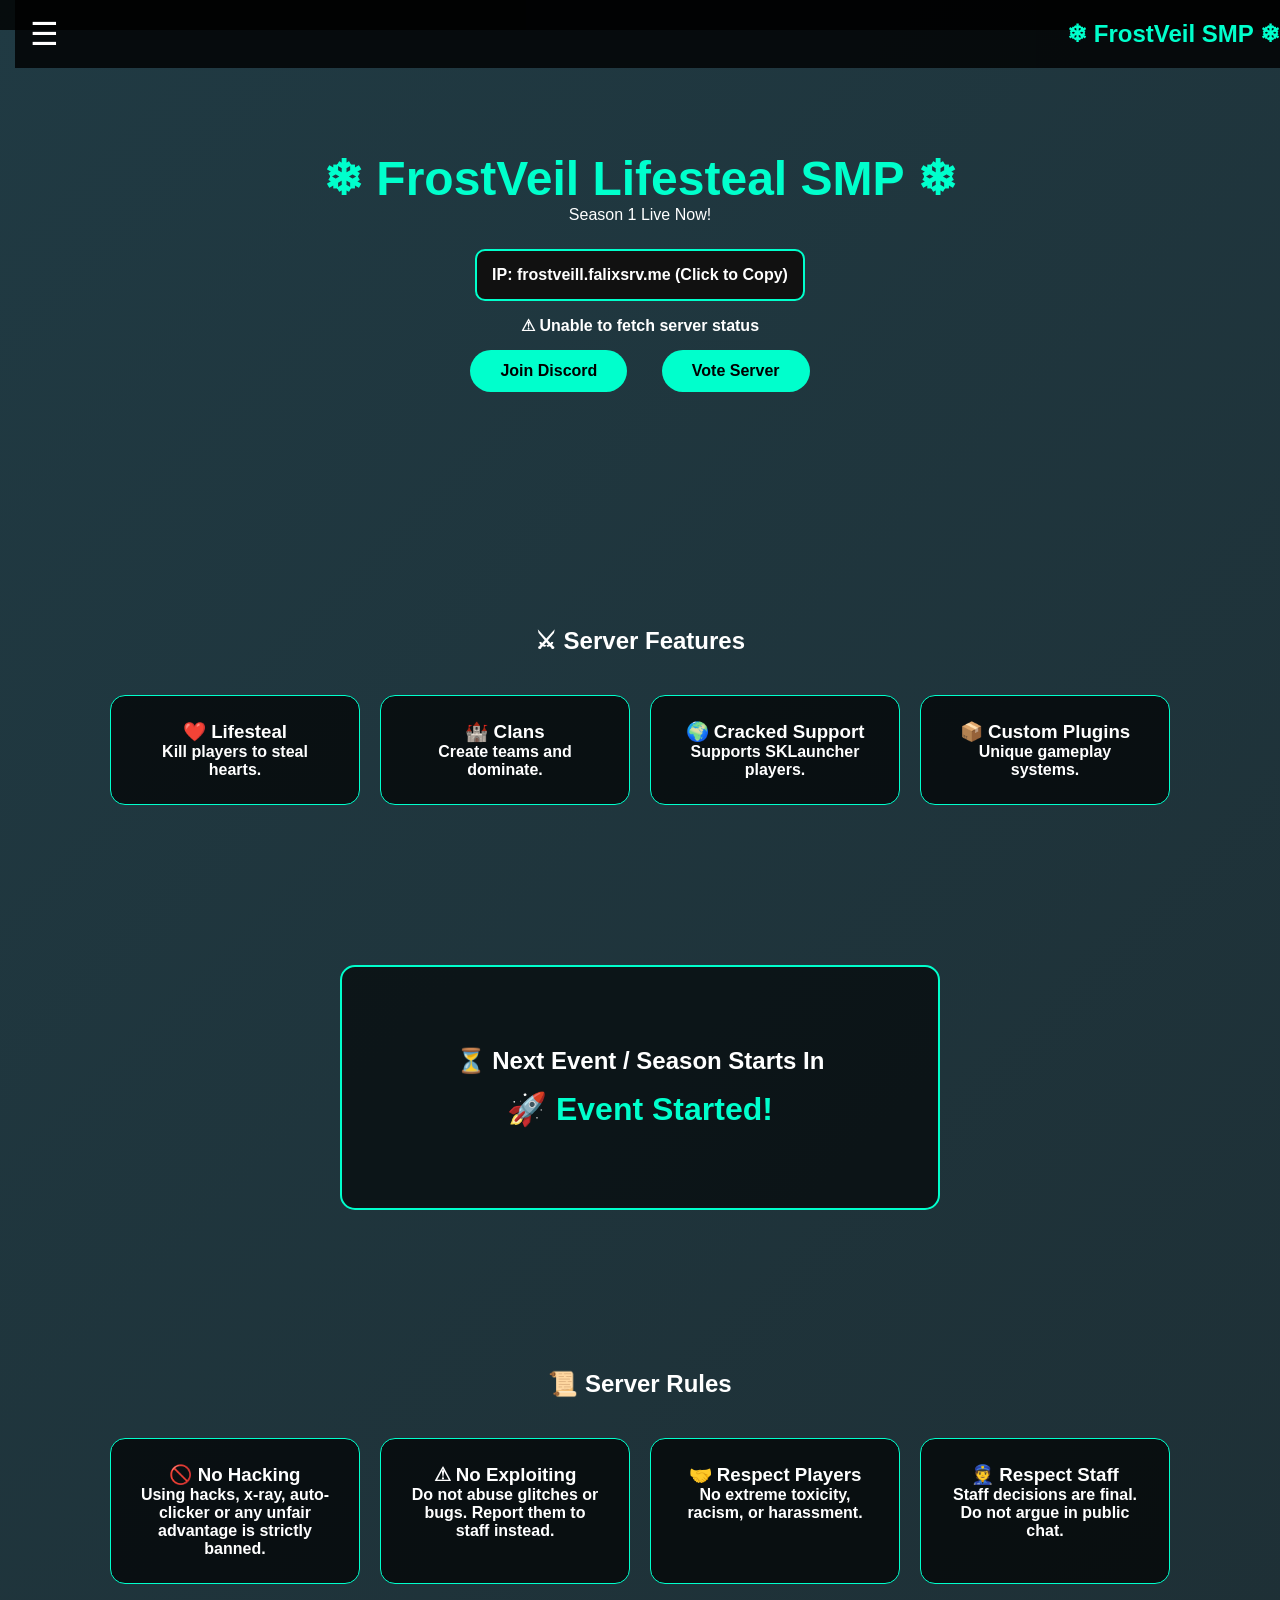
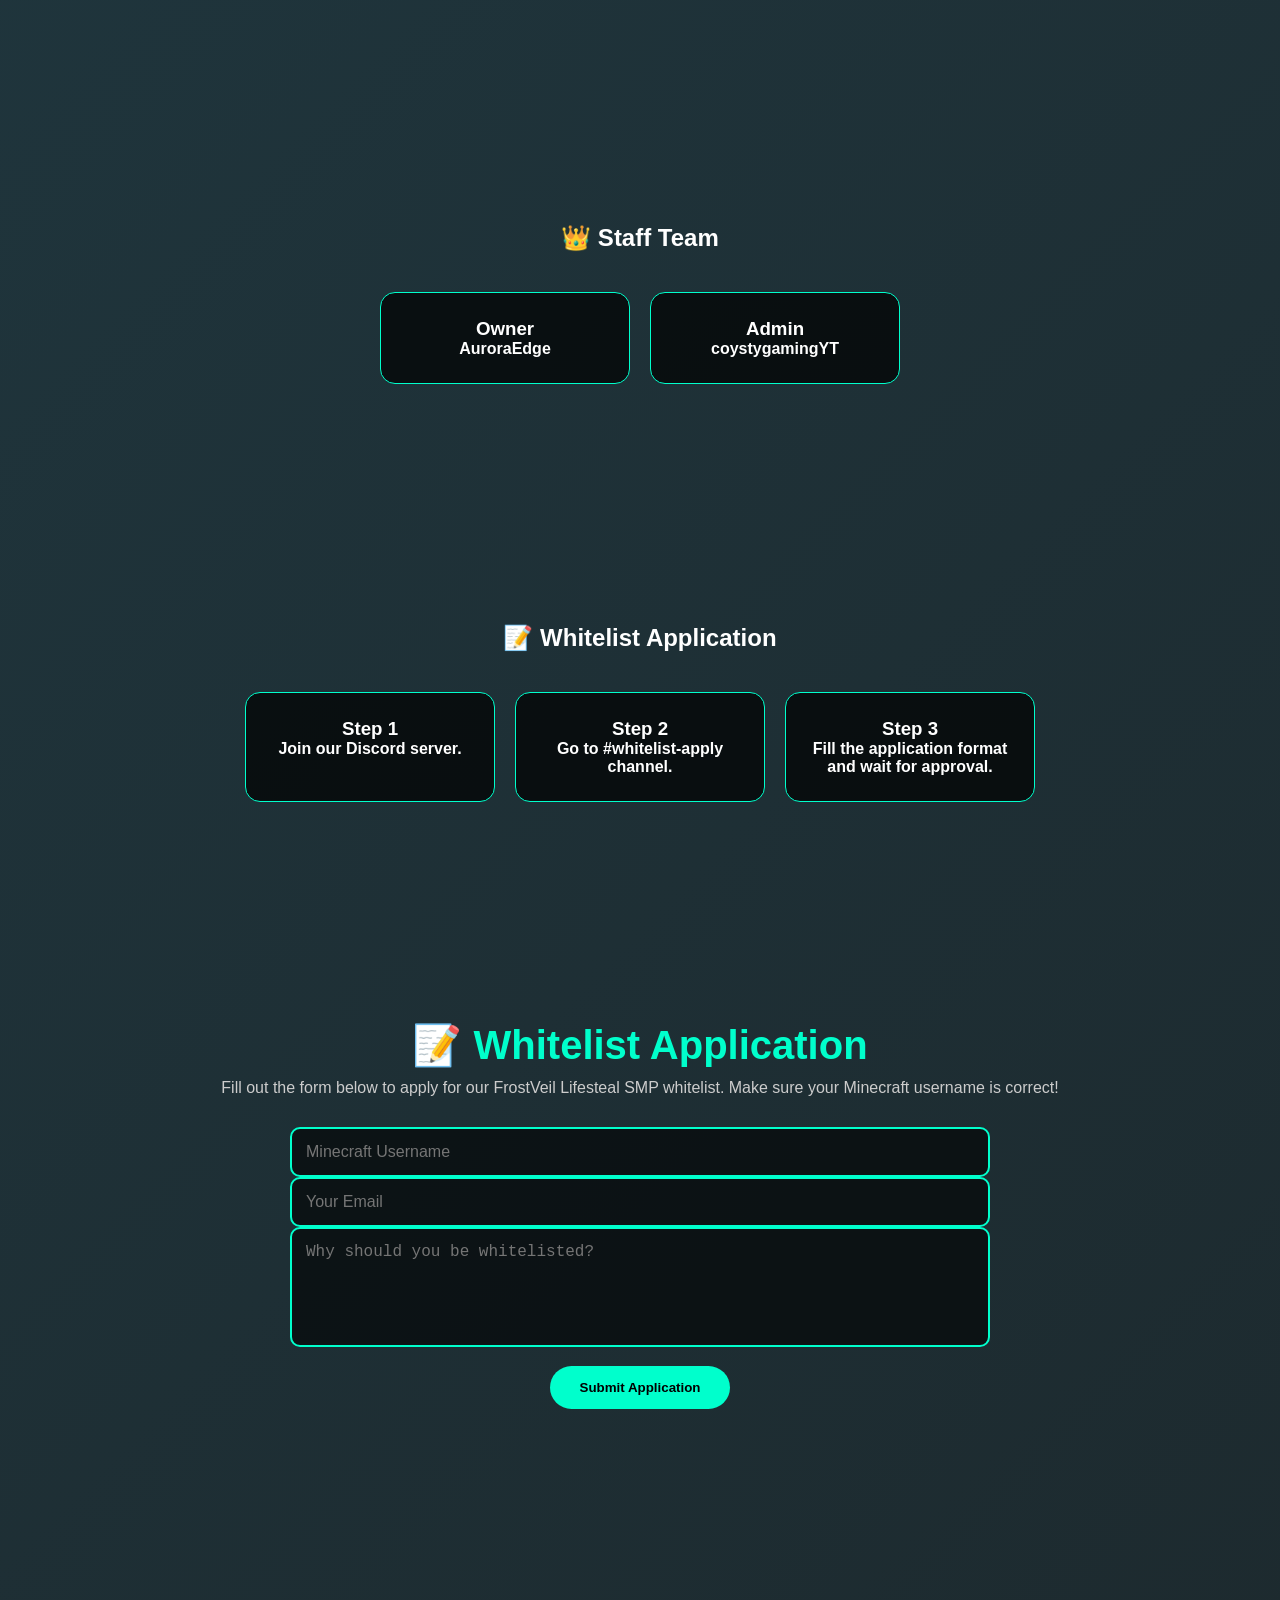
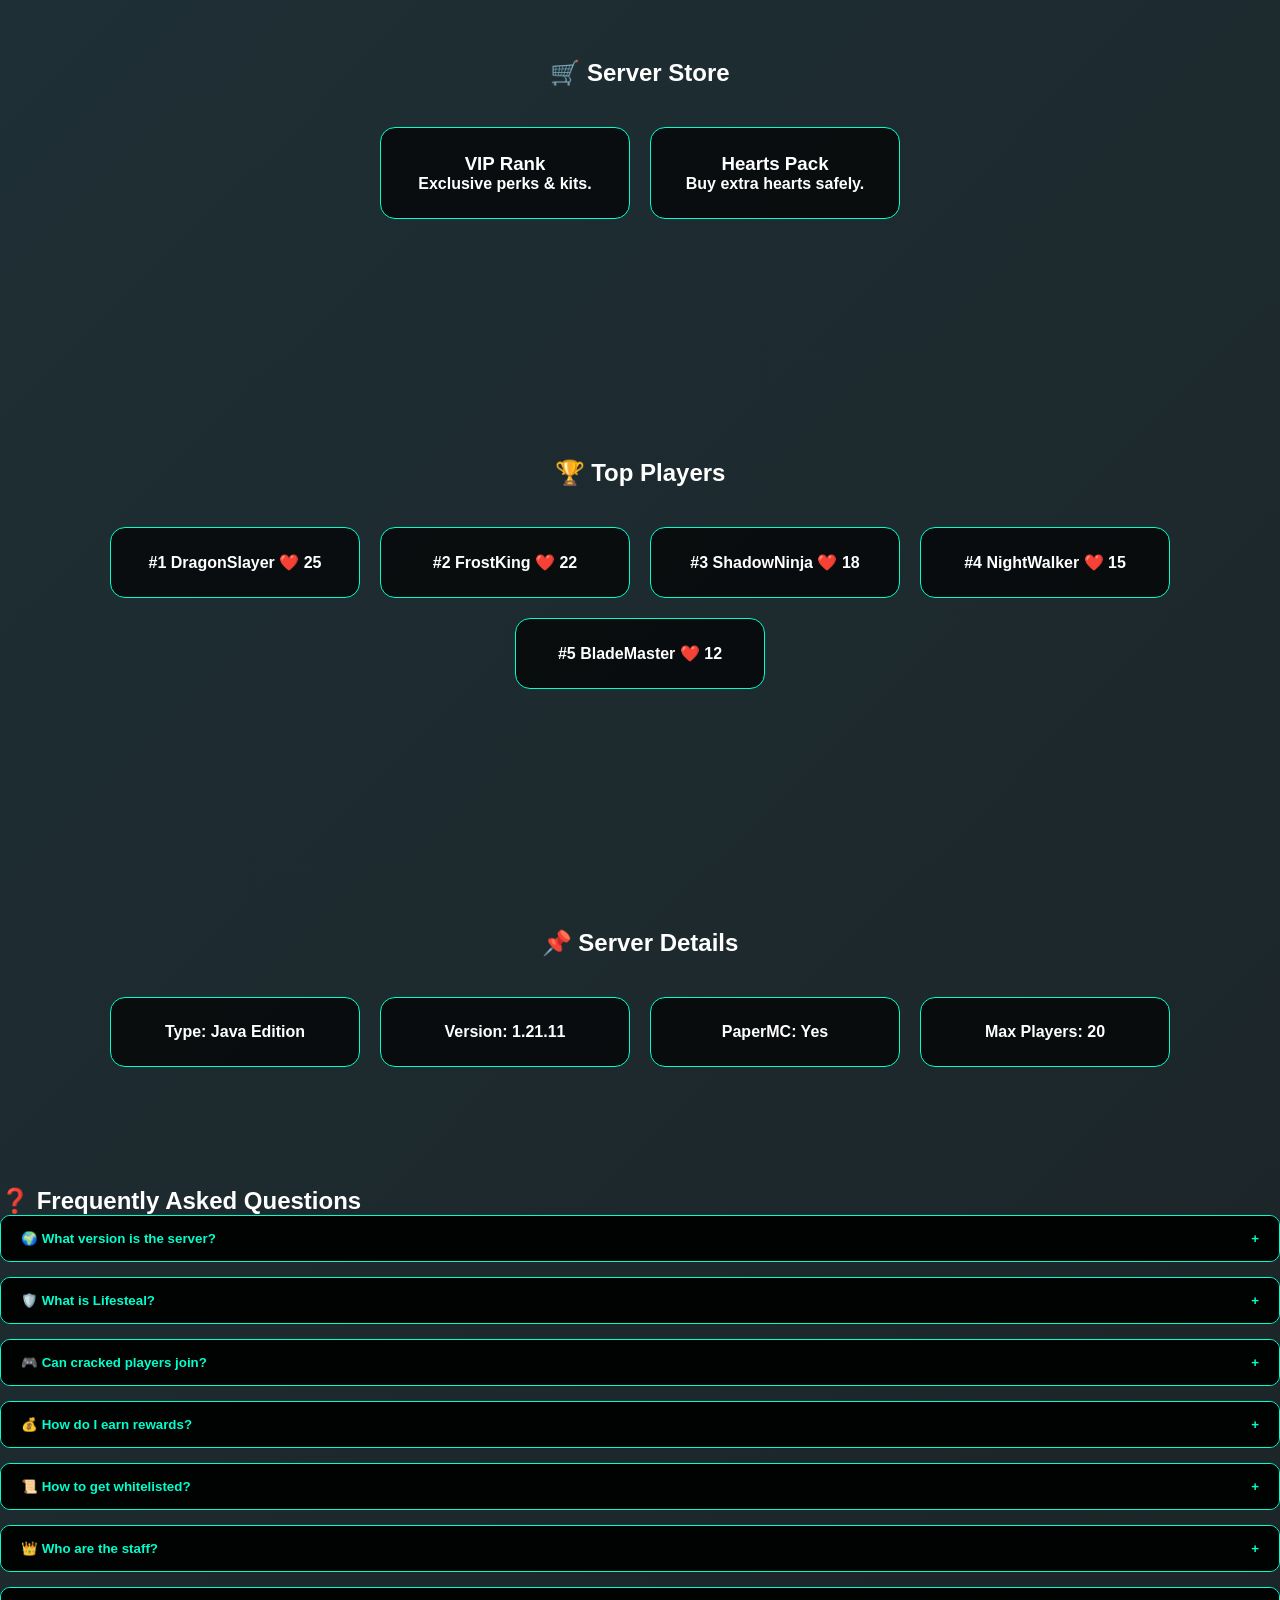
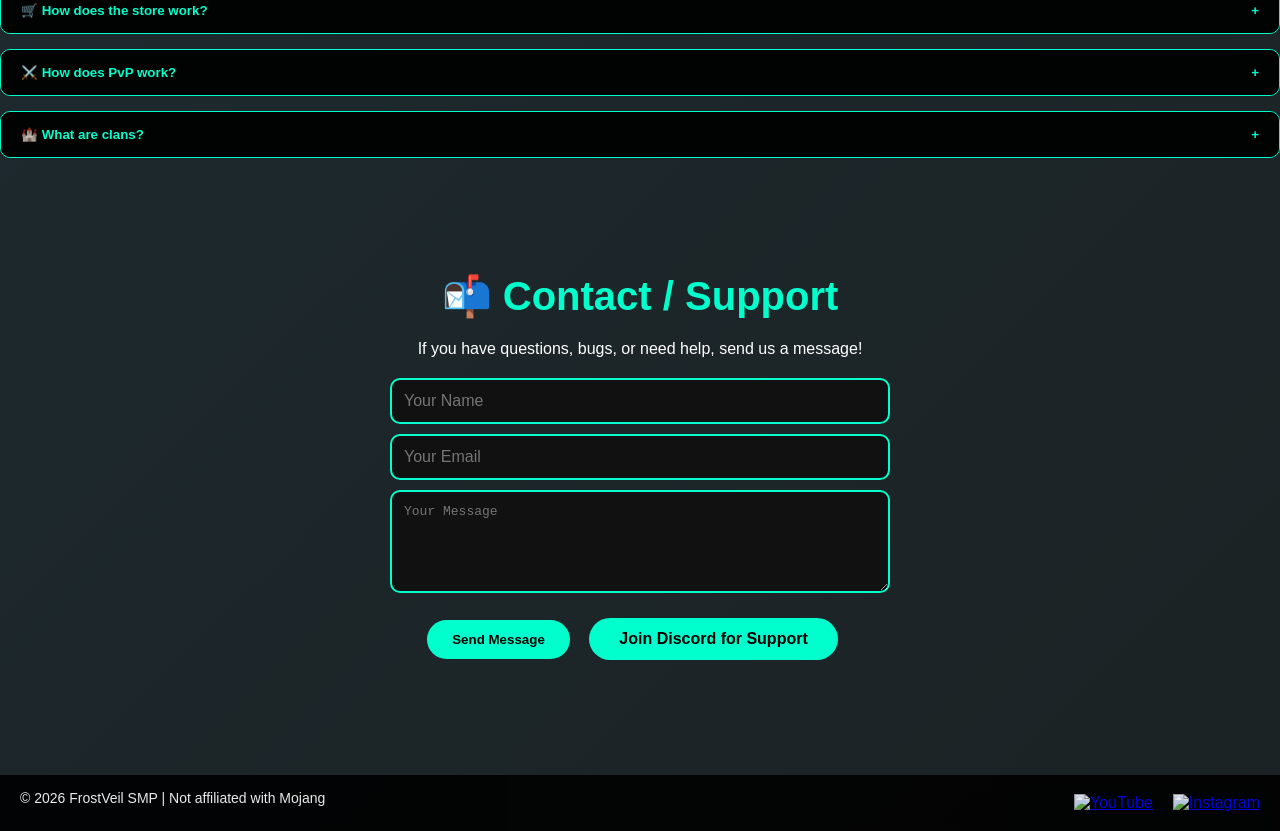
==== index.html @ 5cf13ce0 "Add FAQ section to index.html" ====
<!DOCTYPE html>
<html>
<head>
    <title>FrostVeil Lifesteal SMP</title>
    <meta name="viewport" content="width=device-width, initial-scale=1.0">
    <style>
        * {margin:0;padding:0;box-sizing:border-box;scroll-behavior:smooth;}
        body {font-family:Arial,sans-serif;background:linear-gradient(-45deg,#000,#0f2027,#1a1a1a,#203a43);background-size:400% 400%;animation:gradientBG 15s ease infinite;color:white;}
        @keyframes gradientBG{0%{background-position:0% 50%}50%{background-position:100% 50%}100%{background-position:0% 50%}}
        nav{background:rgba(0,0,0,0.8);padding:15px;text-align:center;position:fixed;width:100%;top:0;z-index:1000;}
        nav a{color:#00ffcc;margin:0 15px;text-decoration:none;font-weight:bold;transition:0.3s;}
        nav a:hover{color:white;}
        header{text-align:center;padding:150px 20px 100px;}
        h1{font-size:3em;color:#00ffcc;}
        .ip-box{margin-top:25px;padding:15px;background:#111;border:2px solid #00ffcc;display:inline-block;border-radius:10px;cursor:pointer;font-weight:bold;}
        .btn{display:inline-block;margin:15px;padding:12px 30px;background:#00ffcc;color:black;text-decoration:none;border-radius:25px;font-weight:bold;transition:0.3s;}
        .btn:hover{background:white;transform:scale(1.05);}
        section{padding:120px 20px;text-align:center;}
        .cards{display:flex;justify-content:center;flex-wrap:wrap;gap:20px;margin-top:40px;}
        .card{background:rgba(0,0,0,0.7);padding:25px;width:250px;border-radius:15px;border:1px solid #00ffcc;transition:0.3s;}
        .card:hover{transform:translateY(-10px);}
        iframe{border-radius:15px;max-width:100%;}
        footer{background:black;padding:30px;text-align:center;opacity:0.6;}
        #server-status{margin-top:15px;font-weight:bold;}
    </style>
  <link rel="stylesheet" href="style.css">
</head>
<body>


<!-- Navigation Menu -->
<nav>
  <div class="nav-container">
    <div class="hamburger" id="hamburger">☰</div>
    <div class="nav-links" id="nav-links">
      <a href="#home">Home</a>
      <a href="#features">Features</a>
      <a href="#rules">Rules</a>
      <a href="#staff">Staff</a>
      <a href="#whitelist">Whitelist</a>
      <a href="#store">Store</a>
      <a href="#leaderboard">Leaderboard</a>
      <a href="#server-details">Server Details</a>
        <a href="#faq">FAQ</a>
        <a href="#contact">Contact Form</a>
    </div>
    <div class="nav-logo">❄ FrostVeil SMP ❄</div>
  </div>
</nav>

<!-- Header -->
<header id="home">
    <h1>❄ FrostVeil Lifesteal SMP ❄</h1>
    <p>Season 1 Live Now!</p>

    <div class="ip-box" onclick="copyIP()">IP: frostveill.falixsrv.me (Click to Copy)</div>
    <p id="server-status">Checking server status...</p>

    <a href="https://discord.gg/9aC4WwPx7c" target="_blank" class="btn">Join Discord</a>
    <a href="YOUR_VOTE_LINK_" target="_blank" class="btn">Vote Server</a>
    
</header>

<!-- Features Section -->
<section id="features">
    <h2>⚔ Server Features</h2>
    <div class="cards">
        <div class="card"><h3>❤️ Lifesteal</h3><p>Kill players to steal hearts.</p></div>
        <div class="card"><h3>🏰 Clans</h3><p>Create teams and dominate.</p></div>
        <div class="card"><h3>🌍 Cracked Support</h3><p>Supports SKLauncher players.</p></div>
        <div class="card"><h3>📦 Custom Plugins</h3><p>Unique gameplay systems.</p></div>
    </div>
</section>
    <section id="countdown">
  <h2>⏳ Next Event / Season Starts In</h2>
  <div id="timer">
    <span id="days">00</span>d :
    <span id="hours">00</span>h :
    <span id="minutes">00</span>m :
    <span id="seconds">00</span>s
  </div>

  <!-- Admin Only: Change Timer -->
  <div id="edit-timer" style="display:none; margin-top:15px;">
    <input type="datetime-local" id="new-timer" />
    <button onclick="updateCountdown()" style="padding:5px 10px; background:#00ffcc; color:black; border:none; border-radius:5px; cursor:pointer;">Update Timer</button>
  </div>
</section>
    

<!-- Rules Section -->
<section id="rules">
    <h2>📜 Server Rules</h2>
    <div class="cards">
        <div class="card"><h3>🚫 No Hacking</h3><p>Using hacks, x-ray, auto-clicker or any unfair advantage is strictly banned.</p></div>
        <div class="card"><h3>⚠ No Exploiting</h3><p>Do not abuse glitches or bugs. Report them to staff instead.</p></div>
        <div class="card"><h3>🤝 Respect Players</h3><p>No extreme toxicity, racism, or harassment.</p></div>
        <div class="card"><h3>👮 Respect Staff</h3><p>Staff decisions are final. Do not argue in public chat.</p></div>
    </div>
</section>

<!-- Staff Section -->
<section id="staff">
    <h2>👑 Staff Team</h2>
    <div class="cards">
        <div class="card"><h3>Owner</h3><p>AuroraEdge</p></div>
        <div class="card"><h3>Admin</h3><p>coystygamingYT</p></div>
    </div>
</section>

<!-- Whitelist Section -->
<section id="whitelist">
    <h2>📝 Whitelist Application</h2>
    <div class="cards">
        <div class="card"><h3>Step 1</h3><p>Join our Discord server.</p></div>
        <div class="card"><h3>Step 2</h3><p>Go to #whitelist-apply channel.</p></div>
        <div class="card"><h3>Step 3</h3><p>Fill the application format and wait for approval.</p></div>
    </div>
</section>
        <section id="whitelisted">
  <h2>📝 Whitelist Application</h2>
  <p>Fill out the form below to apply for our FrostVeil Lifesteal SMP whitelist. Make sure your Minecraft username is correct!</p>

  <form id="whitelist-form" action="https://formspree.io/f/xkozpord" method="POST">
    <input type="text" name="minecraft_username" placeholder="Minecraft Username" required>
    <input type="email" name="email" placeholder="Your Email" required>
    <textarea name="reason" rows="4" placeholder="Why should you be whitelisted?" required></textarea>
    <button type="submit">Submit Application</button>
    <p id="whitelist-status"></p>
  </form>
</section>

<!-- Store Section -->
<section id="store">
    <h2>🛒 Server Store</h2>
    <div class="cards">
        <div class="card"><h3>VIP Rank</h3><p>Exclusive perks & kits.</p></div>
        <div class="card"><h3>Hearts Pack</h3><p>Buy extra hearts safely.</p></div>
    </div>
</section>



<!-- Leaderboard Section -->
<section id="leaderboard">
    <h2>🏆 Top Players</h2>
    <div id="top-players-cards" class="cards"></div>

    <!-- Private edit inputs (hidden for everyone else) -->
    <div id="edit-leaderboard" style="display:none; margin-top:20px;">
        <h3>Edit Top Players (Private)</h3>
        <div id="player-inputs"></div>
        <button onclick="updateLeaderboard()" style="padding:8px 15px; background:#00ffcc; color:black; border:none; border-radius:8px; font-weight:bold; cursor:pointer;">
            Update Leaderboard
        </button>
    </div>
</section>
<section id="server-details">
    <h2>📌 Server Details</h2>
    <div class="cards">
        <div class="card"><p>Type: Java Edition</p></div>
        <div class="card"><p>Version: 1.21.11</p></div>
        <div class="card"><p>PaperMC: Yes</p></div>
        <div class="card"><p>Max Players: 20</p></div>
    </div>
</section>
    <!-- FAQ Section Start -->

    <h2>❓ Frequently Asked Questions</h2>
<div class="faq-item">
    <button class="faq-question">🌍 What version is the server?</button>
    <div class="faq-answer">
        <p>Our server runs on <strong>Java Edition 1.21.11</strong> with PaperMC for optimal performance.</p>
    </div>
</div>

<div class="faq-item">
    <button class="faq-question">🛡️ What is Lifesteal?</button>
    <div class="faq-answer">
        <p>Lifesteal allows players to steal hearts from others during PvP. Your goal is to survive and grow stronger!</p>
    </div>
</div>

<div class="faq-item">
    <button class="faq-question">🎮 Can cracked players join?</button>
    <div class="faq-answer">
        <p>Yes! We support SKLauncher and other cracked clients, so you can play without a premium account.</p>
    </div>
</div>

<div class="faq-item">
    <button class="faq-question">💰 How do I earn rewards?</button>
    <div class="faq-answer">
        <p>Players can earn rewards via daily login, PvP, quests, and completing objectives. Check the Store for redeemable items.</p>
    </div>
</div>

<div class="faq-item">
    <button class="faq-question">📜 How to get whitelisted?</button>
    <div class="faq-answer">
        <p>Fill out the whitelist form in our <a href="#whitelisted">Whitelist Section</a>. Make sure your Minecraft username is correct.</p>
    </div>
</div>

<div class="faq-item">
    <button class="faq-question">👑 Who are the staff?</button>
    <div class="faq-answer">
        <p>Our team consists of AuroraEdge (Owner), coystygamingYT (Admin), and other trusted moderators. Respect them and follow their instructions.</p>
    </div>
</div>

<div class="faq-item">
    <button class="faq-question">🛒 How does the store work?</button>
    <div class="faq-answer">
        <p>Purchase ranks, hearts, and exclusive perks via our store. You can use coins or in-game points to unlock special items.</p>
    </div>
</div>

<!-- New FAQ item 1 -->
<div class="faq-item">
    <button class="faq-question">⚔️ How does PvP work?</button>
    <div class="faq-answer">
        <p>PvP is enabled across the server. Players can fight each other to steal hearts, complete challenges, and climb the leaderboard.</p>
    </div>
</div>

<!-- New FAQ item 2 -->
<div class="faq-item">
    <button class="faq-question">🏰 What are clans?</button>
    <div class="faq-answer">
        <p>Clans allow you to team up with friends, share resources, and compete against other groups for dominance and rewards.</p>
    </div>
</div>


    <section id="contact">
  <h2>📬 Contact / Support</h2>
  <p>If you have questions, bugs, or need help, send us a message!</p>
  
  <form action="https://formspree.io/f/xkozpord" method="POST" id="contact-form">
    <input type="text" name="name" placeholder="Your Name" required>
    <input type="email" name="email" placeholder="Your Email" required>
    <textarea name="message" placeholder="Your Message" rows="5" required></textarea>
<div class="contact-buttons">
    <button type="submit">Send Message</button>
    <a href="https://discord.gg/9aC4WwPx7c" target="_blank" class="btn">Join Discord for Support</a>
</div>


</section>
<footer>
    <div style="margin-bottom:10px;">© 2026 FrostVeil SMP | Not affiliated with Mojang</div>
    <div id="social-links">
        <a href="https://www.youtube.com/@Football..NEWFIFA24" target="_blank" title="YouTube">
            <img src="https://cdn-icons-png.flaticon.com/512/1384/1384060.png" alt="YouTube" class="social-icon">
        </a>
        <a href="https://www.instagram.com/palestine_humanity_" target="_blank" title="Instagram">
            <img src="https://cdn-icons-png.flaticon.com/512/174/174855.png" alt="Instagram" class="social-icon">
        </a>
      
    </div>
</footer>
<!-- Scripts -->
<script>
function copyIP(){navigator.clipboard.writeText("frostveill.falixsrv.me");alert("Server IP Copied!");}

</script>
  <script src="leaderboard.js"></script>
</body>
</html>
---- style.css ----
/* =======================
   Global Styles
======================= */
* {margin:0; padding:0; box-sizing:border-box; scroll-behavior:smooth;}
body {
    font-family: Arial, sans-serif;
    background: linear-gradient(-45deg,#000,#0f2027,#1a1a1a,#203a43);
    background-size: 400% 400%;
    animation: gradientBG 15s ease infinite;
    color:white;
}

@keyframes gradientBG{
    0%{background-position:0% 50%}
    50%{background-position:100% 50%}
    100%{background-position:0% 50%}
}

/* =======================
   Navbar
======================= */
.nav-container {
    display: flex;
    justify-content: space-between;
    align-items: center;
    flex-wrap: wrap;
    padding: 15px;
    background: rgba(0,0,0,0.8);
    position: fixed;
    width: 100%;
    top: 0;
    z-index: 1000;
}

.nav-logo {
    color: #00ffcc;
    font-weight: bold;
    font-size: 1.5em;
}

.nav-links {
    display: flex;
    gap: 15px;
}

.nav-links a {
    color: #00ffcc;
    text-decoration: none;
    font-weight: bold;
    transition: 0.3s;
}

.nav-links a:hover {
    color: white;
}

/* Hamburger */
.hamburger {
    display: none;
    font-size: 2em;
    cursor: pointer;
    user-select: none;
}

/* Mobile / Tablet (up to 1024px) */
@media screen and (max-width: 1024px) {
    .nav-links {
        display: none;
        flex-direction: column;
        width: 100%;
        background: rgba(0,0,0,0.95);
        padding: 10px 0;
        border-top: 2px solid #00ffcc;
    }

    .nav-links a {
        padding: 10px;
        width: 100%;
        text-align: center;
    }

    .hamburger {
        display: block;
    }

    .nav-links.active {
        display: flex;
    }
}

/* =======================
   Header
======================= */
header{
    text-align:center;
    padding:150px 20px 100px;
}

h1{
    font-size:3em;
    color:#00ffcc;
}

.ip-box{
    margin-top:25px;
    padding:15px;
    background:#111;
    border:2px solid #00ffcc;
    display:inline-block;
    border-radius:10px;
    cursor:pointer;
    font-weight:bold;
}

.btn{
    display:inline-block;
    margin:15px;
    padding:12px 30px;
    background:#00ffcc;
    color:black;
    text-decoration:none;
    border-radius:25px;
    font-weight:bold;
    transition:0.3s;
}

.btn:hover{
    background:white;
    transform:scale(1.05);
}

/* =======================
   Sections / Cards
======================= */
section{
    padding:120px 20px;
    text-align:center;
}

.cards{
    display:flex;
    justify-content:center;
    flex-wrap:wrap;
    gap:20px;
    margin-top:40px;
}

.card{
    background: rgba(0,0,0,0.7);
    padding:25px;
    width:250px;
    border-radius:15px;
    border:1px solid #00ffcc;
    transition:0.3s;
    text-align:center;
}

.card:hover{
    transform:translateY(-10px);
}

.cards input {
    padding:5px;
    margin-right:5px;
    width: calc(50% - 10px);
}

/* =======================
   Server Status / Footer
======================= */
footer{
    background:black;
    padding:30px;
    text-align:center;
    opacity:0.6;
}

#server-status{
    margin-top:15px;
    font-weight:bold;
}

/* =======================
   Leaderboard Cards
======================= */
.card p{
    font-weight:bold;
    color:white;
}
/* Extra catch for tablets in landscape */
@media screen and (max-device-width: 1280px) and (orientation: landscape),
       screen and (max-width: 1280px) {
    .nav-links {
        display: none;
        flex-direction: column;
        width: 100%;
        background: rgba(0,0,0,0.95);
        padding: 10px 0;
        border-top: 2px solid #00ffcc;
    }

    .nav-links a {
        padding: 10px;
        width: 100%;
        text-align: center;
    }

    .hamburger {
        display: block;
    }

    .nav-links.active {
        display: flex;
    }
}
/* Flex direction for nav container */
.nav-container {
    display: flex;
    justify-content: space-between;
    align-items: center;
    flex-wrap: wrap;
    padding: 15px;
    background: rgba(0,0,0,0.8);
    position: fixed;
    width: 100%;
    top: 0;
    z-index: 1000;
}

/* Logo always on the right */
.nav-logo {
    order: 2; /* put logo at the end */
    color: #00ffcc;
    font-weight: bold;
    font-size: 1.5em;
}

/* Nav links and hamburger on the left */
.nav-links, .hamburger {
    order: 1; /* move links and hamburger to the start */
}

/* Mobile / Tablet adjustments remain the same */
@media screen and (max-width: 1024px) {
    .nav-links {
        display: none;
        flex-direction: column;
        width: 100%;
        background: rgba(0,0,0,0.95);
        padding: 10px 0;
        border-top: 2px solid #00ffcc;
    }

    .nav-links a {
        padding: 10px;
        width: 100%;
        text-align: center;
    }

    .hamburger {
        display: block;
    }

    .nav-links.active {
        display: flex;
    }
}
/* =======================
   Footer Styles
======================= */
footer {
    display: flex;
    justify-content: space-between; /* text left/center, icons right */
    align-items: center;
    padding: 15px 20px;
    background: black;
    opacity: 0.9;
}
footer div:first-child {
    color: white;
    font-size: 14px;          /* normal readable text size */
}

#social-links {
    display: flex;
    flex-direction: row;      /* horizontal icons */
    gap: 20px;                /* space between icons (~0.5 cm) */
    align-items: center;
}

#social-links img {
    height: 35px;             /* icon size */
    width: auto;    
    cursor: pointer;
    transition: transform 0.3s;
}

#social-links img:hover {
    transform: scale(1.1);    /* hover zoom effect */
}

/* Optional: responsive adjustment for mobile */
@media screen and (max-width: 600px) {
    footer {
        flex-direction: column;
        gap: 10px;
    }
    #social-links {
        gap: 8px;
    }
    #social-links img {
        height: 30px;
    }
}
#contact {
    padding: 100px 20px;
    text-align: center;
}

#contact h2 {
    font-size: 2.5em;
    color: #00ffcc;
    margin-bottom: 20px;
}

#contact p {
    margin-bottom: 20px;
}

#contact-form {
    display: flex;
    flex-direction: column;
    align-items: center;
    gap: 10px;
    max-width: 500px;
    margin: auto;
}

#contact-form input,
#contact-form textarea {
    width: 100%;
    padding: 12px;
    border-radius: 10px;
    border: 2px solid #00ffcc;
    background: #111;
    color: white;
    font-size: 1em;
}

#contact-form button {
    padding: 12px 25px;
    border: none;
    border-radius: 25px;
    background: #00ffcc;
    color: black;
    font-weight: bold;
    cursor: pointer;
    transition: 0.3s;
}

#contact-form button:hover {
    background: white;
    transform: scale(1.05);
}

#contact-status {
    color: #00ffcc;
    margin-top: 10px;
}


#countdown {text-align:center; padding:80px 20px; background:rgba(0,0,0,0.6); border:2px solid #00ffcc; border-radius:15px; margin:40px auto; max-width:600px;}
#timer {font-size:2em; font-weight:bold; margin-top:15px; color:#00ffcc;}
#edit-timer input {padding:8px; border-radius:5px; border:1px solid #00ffcc; margin-right:10px;}
#edit-timer button:hover {transform:scale(1.05);}

#whitelisted {
    padding: 100px 20px;
    text-align: center;
}

#whitelisted h2 {
    color: #00ffcc;
    font-size: 2.5rem;
    margin-bottom: 10px;
}

#whitelisted p {
    color: #ccc;
    margin-bottom: 30px;
}

#whitelist-form {
    max-width: 700px;
    margin: auto;
}

.form-group {
    display: flex;
    gap: 15px;
    margin-bottom: 15px;
}

#whitelisted input,
#whitelisted textarea {
    width: 100%;
    padding: 14px;
    border-radius: 10px;
    border: 2px solid #00ffcc;
    background: rgba(0,0,0,0.6);
    color: white;
    font-size: 1rem;
}

#whitelisted textarea {
    height: 120px;
    resize: none;
    margin-bottom: 15px;
}

#whitelisted button {
    padding: 14px 30px;
    border: none;
    border-radius: 30px;
    background: #00ffcc;
    color: black;
    font-weight: bold;
    cursor: pointer;
    transition: 0.3s;
}

#whitelisted button:hover {
    background: white;
    transform: scale(1.05);
}
.faq-item {
    margin-bottom: 15px;
    border: 1px solid #00ffcc;
    border-radius: 10px;
    overflow: hidden;
    background: rgba(0,0,0,0.7);
}

.faq-question {
    width: 100%;
    padding: 15px 20px;
    background: rgba(0,0,0,0.85);
    color: #00ffcc;
    font-weight: bold;
    border: none;
    text-align: left;
    cursor: pointer;
    outline: none;
    transition: 0.3s;
    position: relative;
}

.faq-question:hover {
    background: rgba(0,255,204,0.1);
    color:white;
}

.faq-question::after {
    content: "+";
    position: absolute;
    right: 20px;
    font-weight: bold;
    transition: transform 0.3s;
}

.faq-question.active::after {
    content: "-";
}

.faq-answer {
    max-height: 0;
    overflow: hidden;
    padding: 0 20px;
    transition: max-height 0.3s ease, padding 0.3s ease;
}

.faq-question.active + .faq-answer {
    padding: 15px 20px;
}

.faq-answer p {
    padding: 0;
    margin: 0;
    color: white;
}
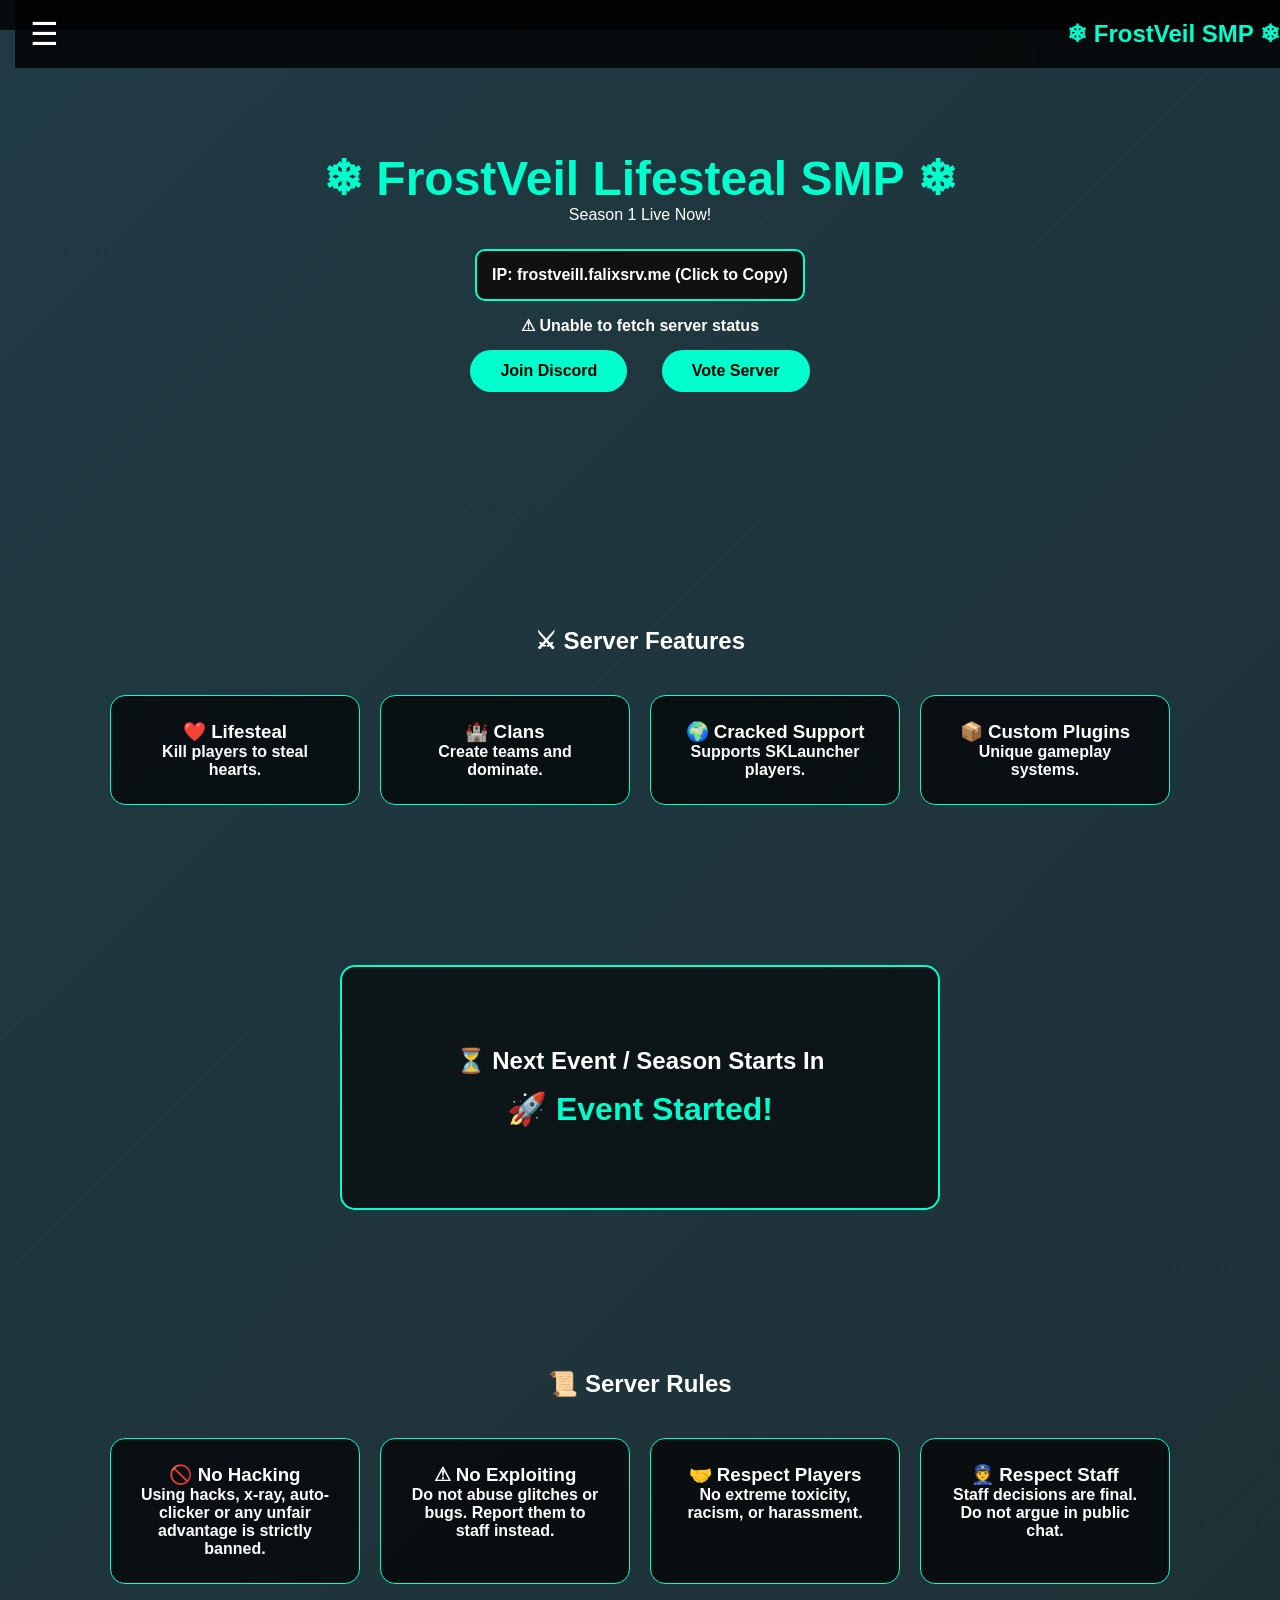
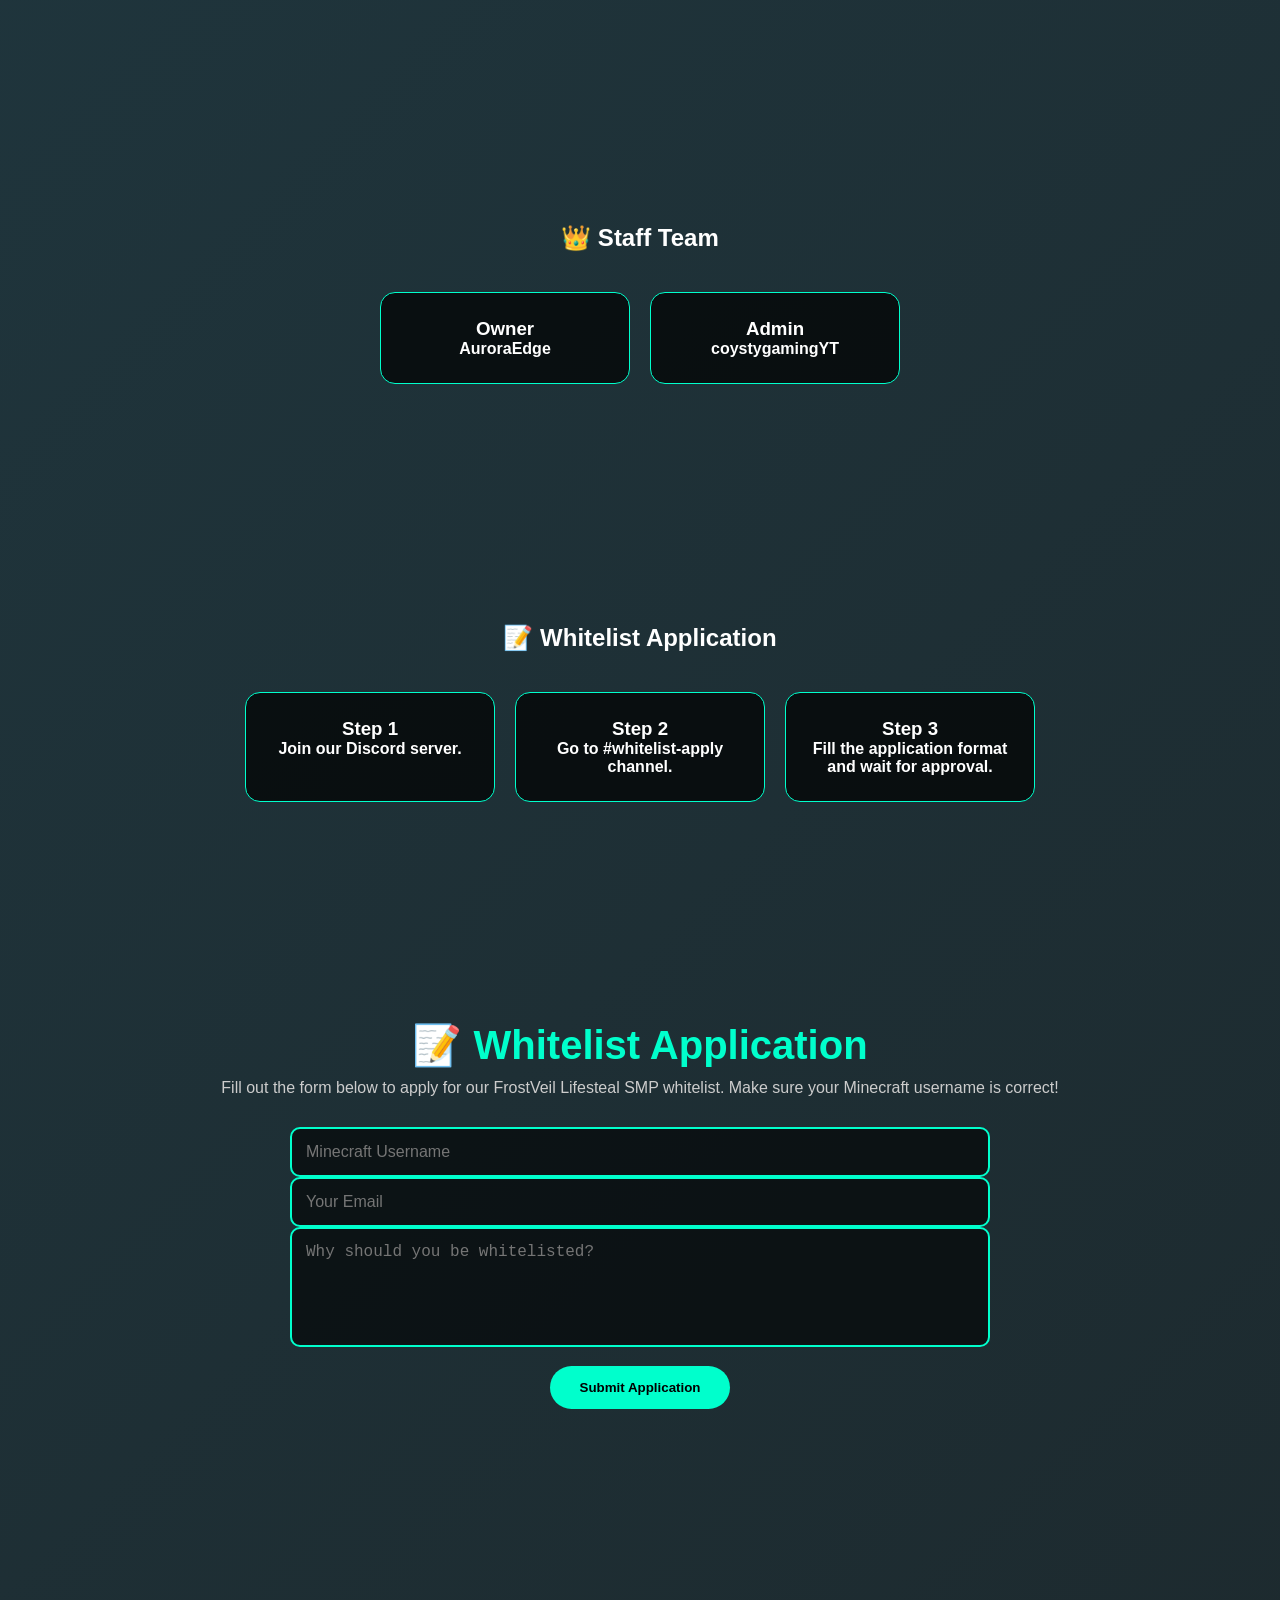
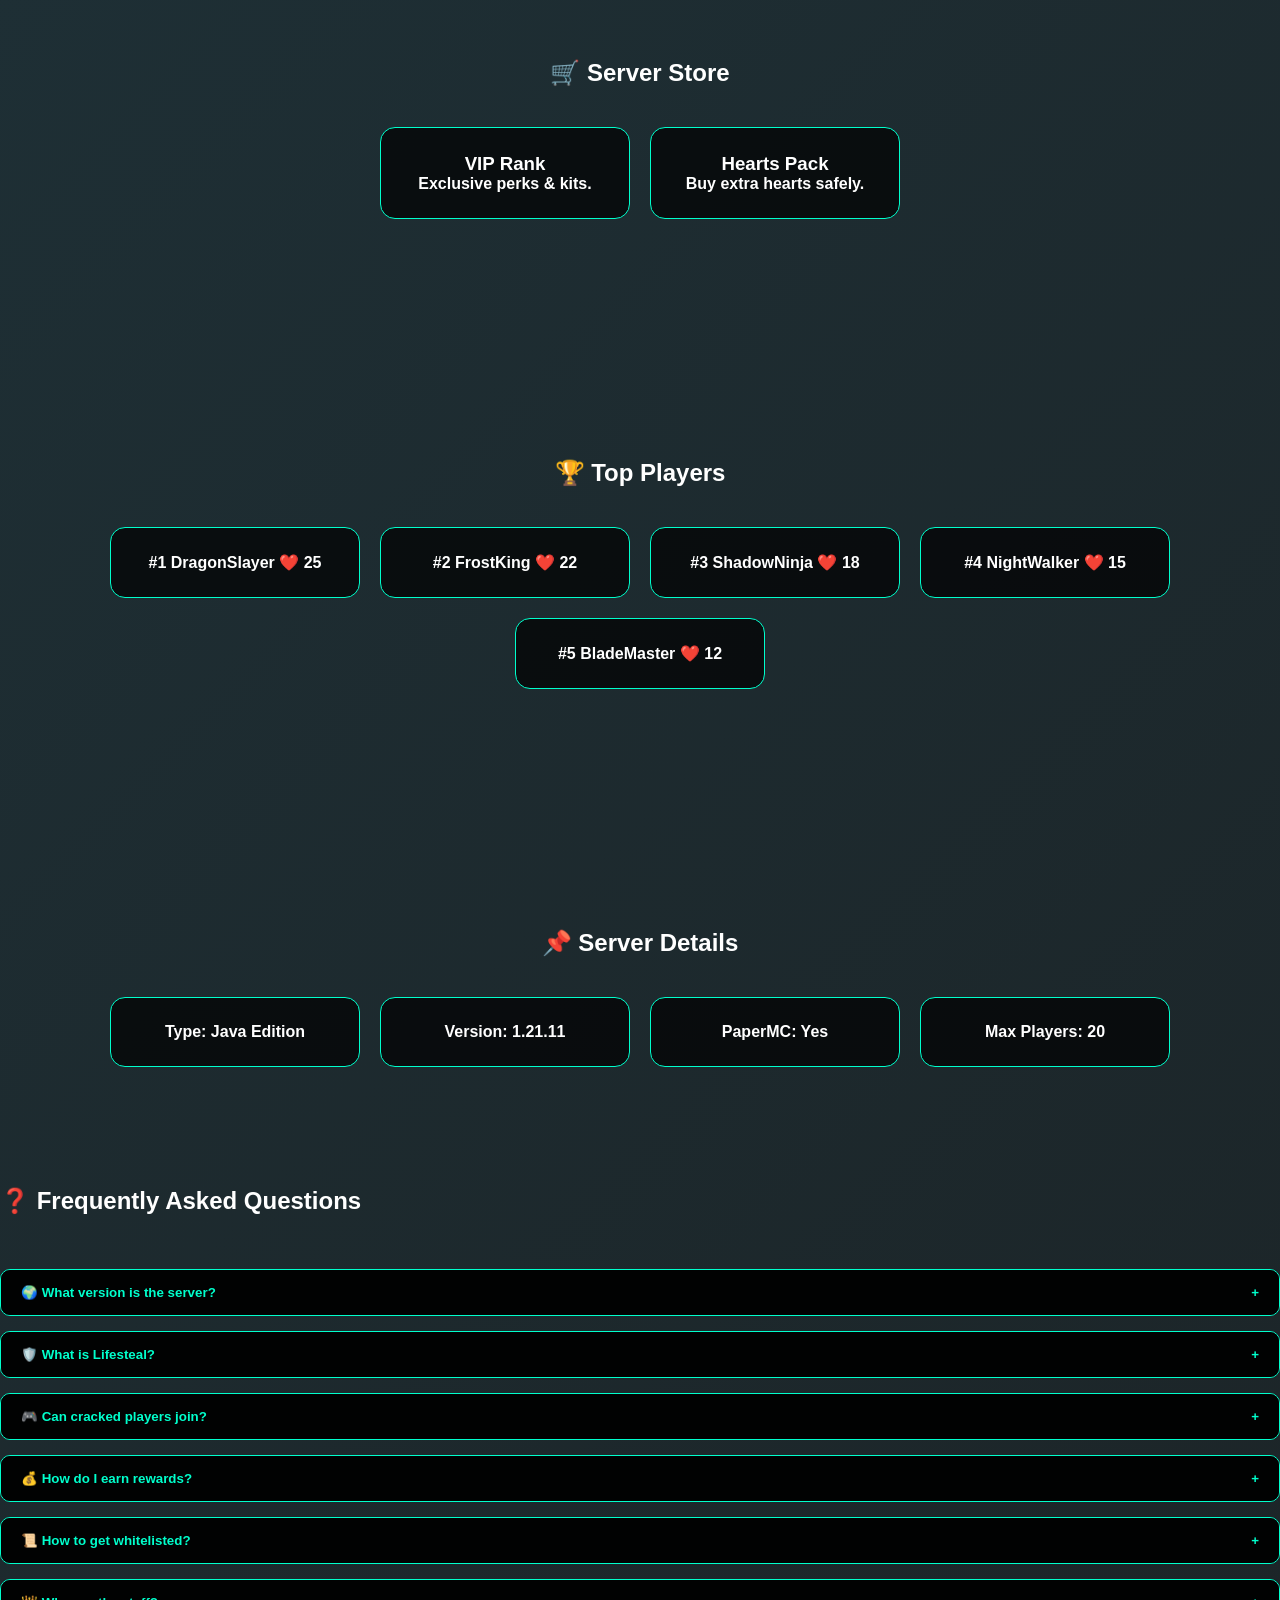
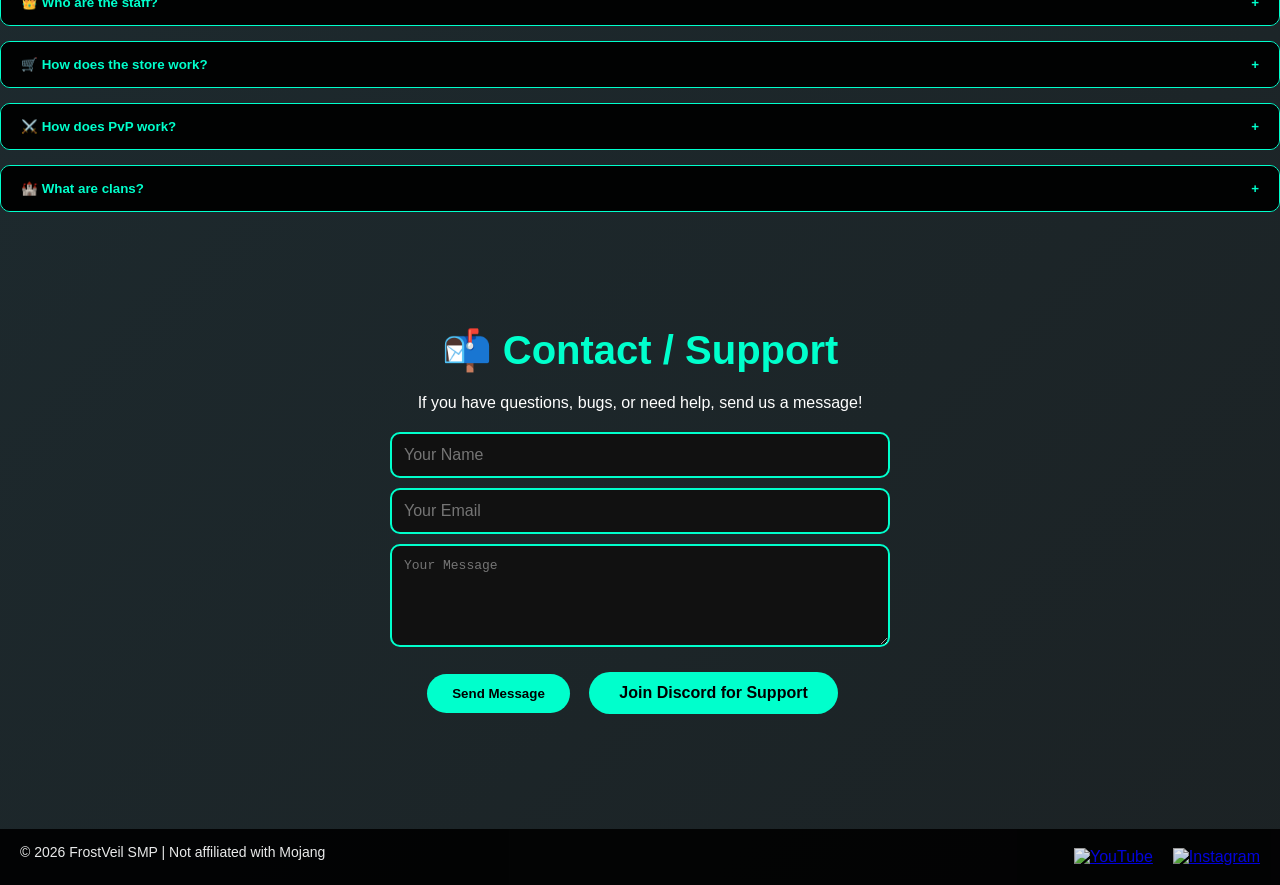
==== commit a08ceeb4: "Add FAQ section with server version information" ====
--- a/index.html
+++ b/index.html
@@ -167,6 +167,7 @@
     <!-- FAQ Section Start -->
 
     <h2>❓ Frequently Asked Questions</h2>
+    <br> <br> <br>
 <div class="faq-item">
     <button class="faq-question">🌍 What version is the server?</button>
     <div class="faq-answer">
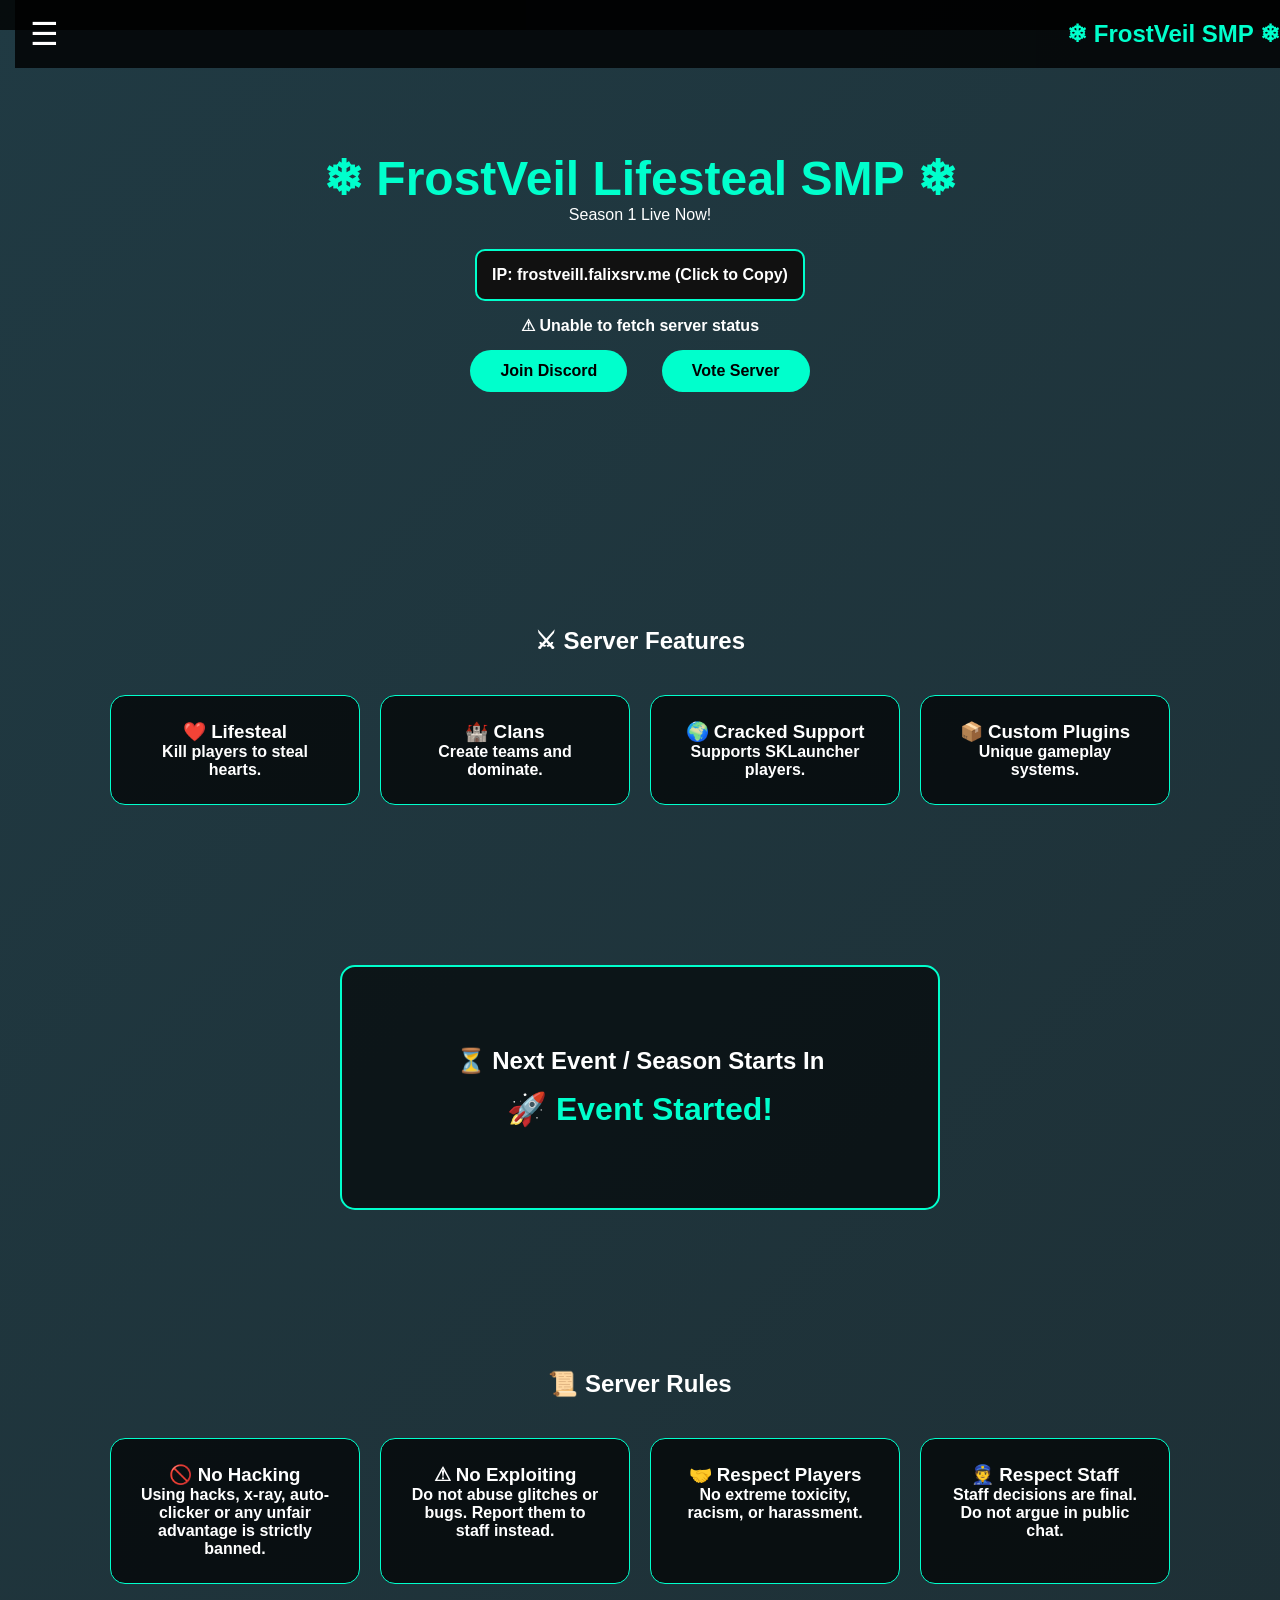
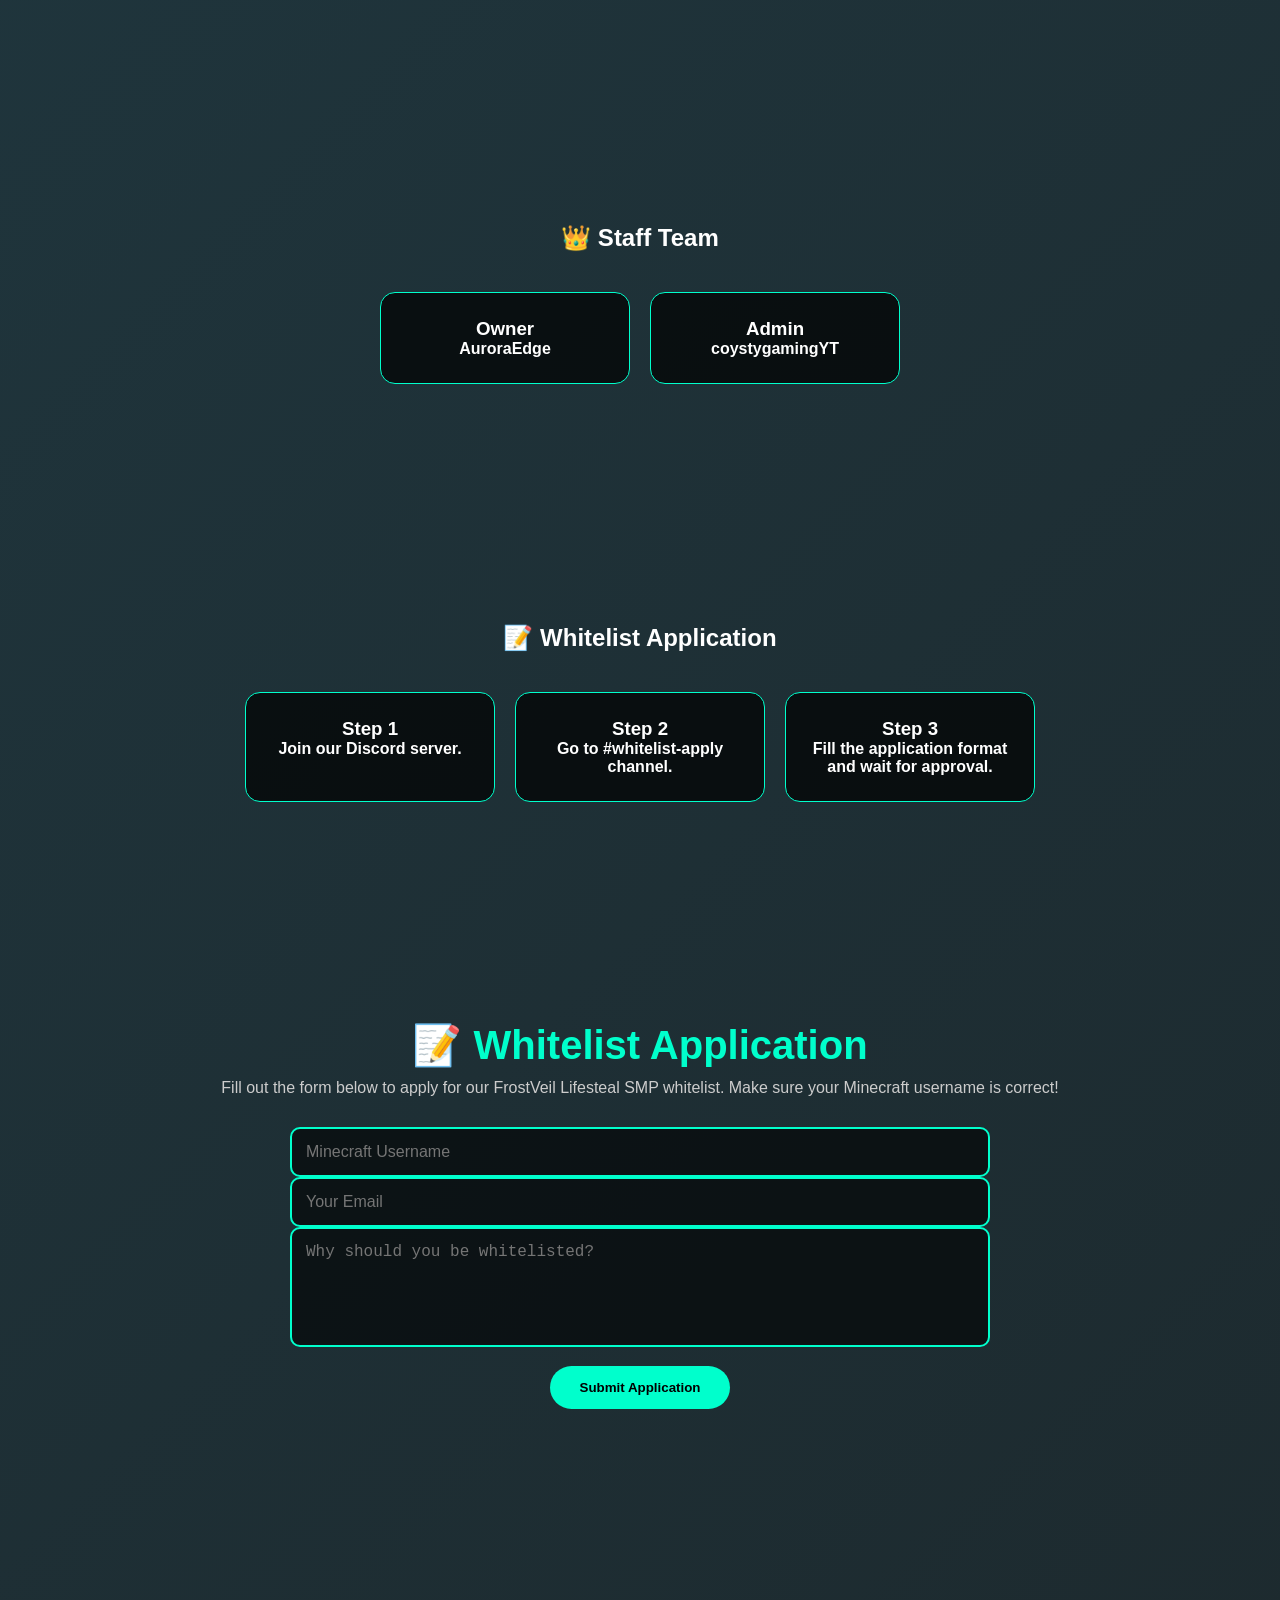
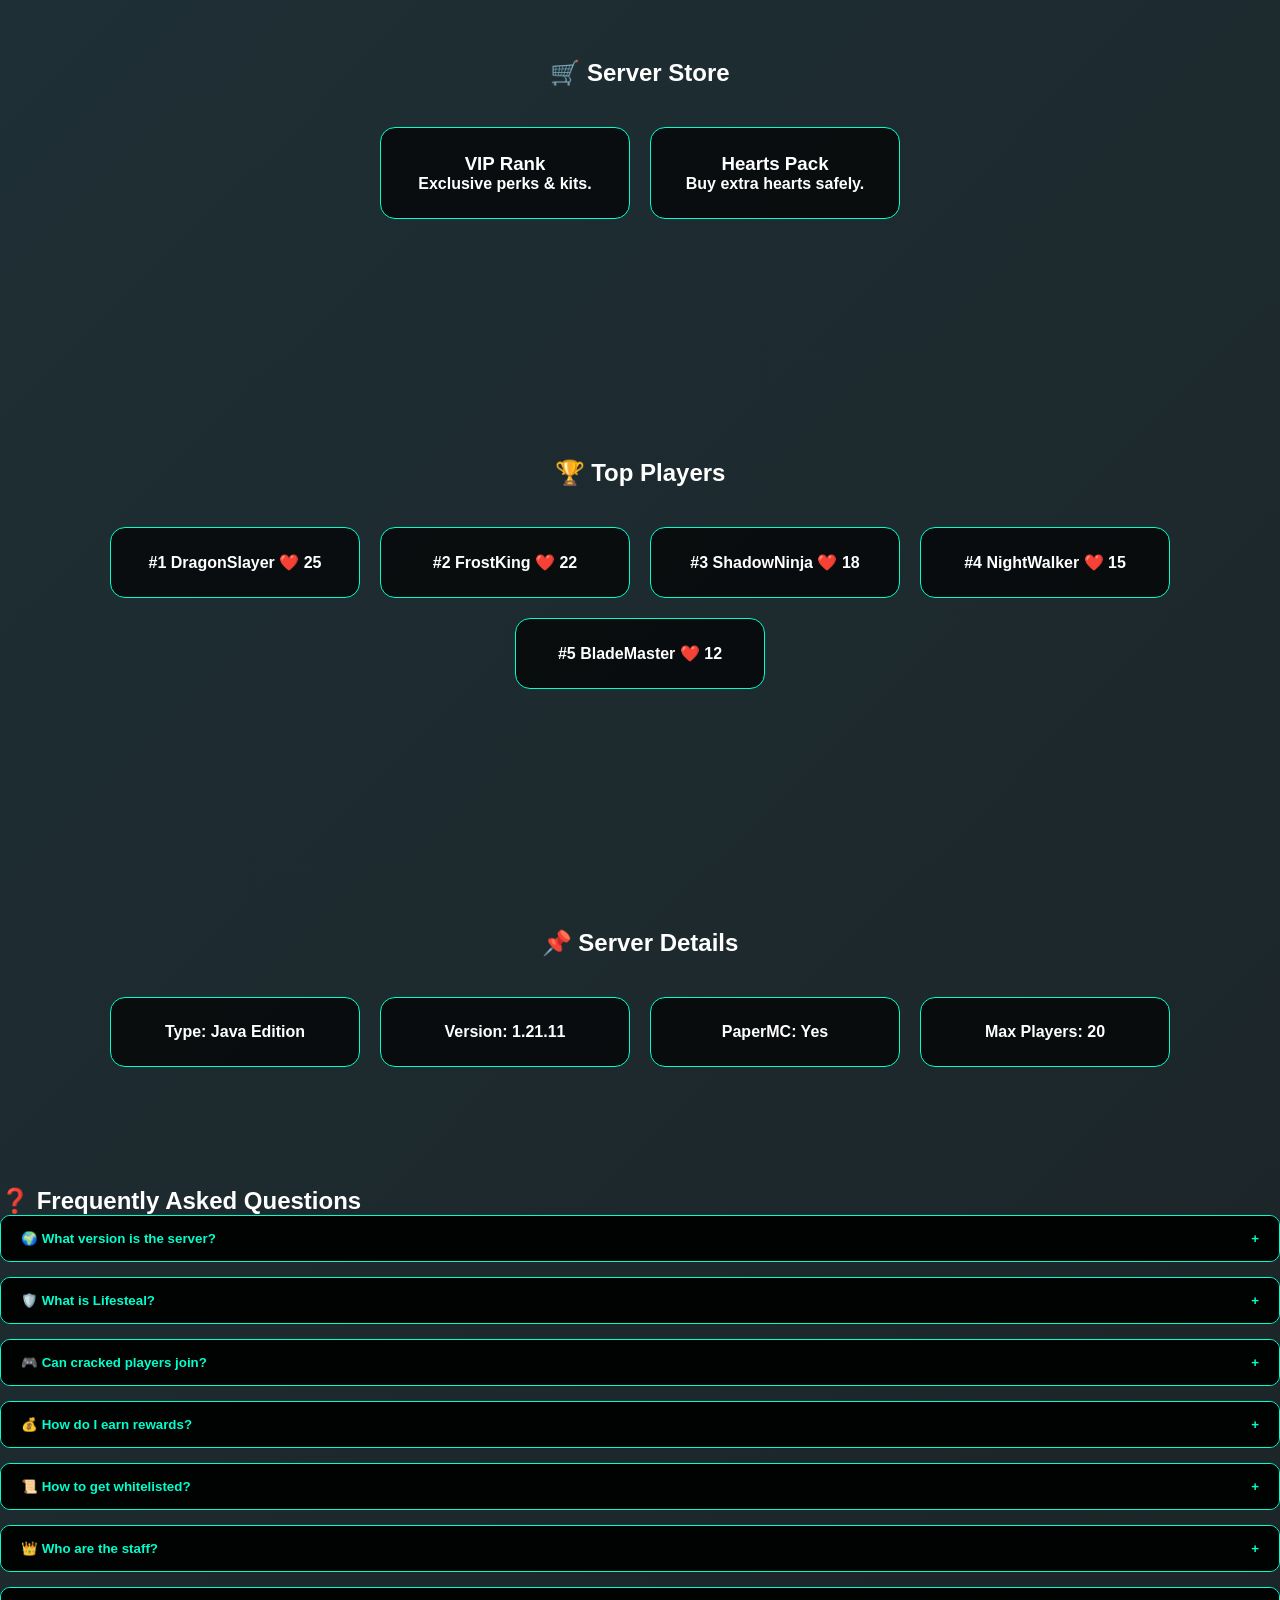
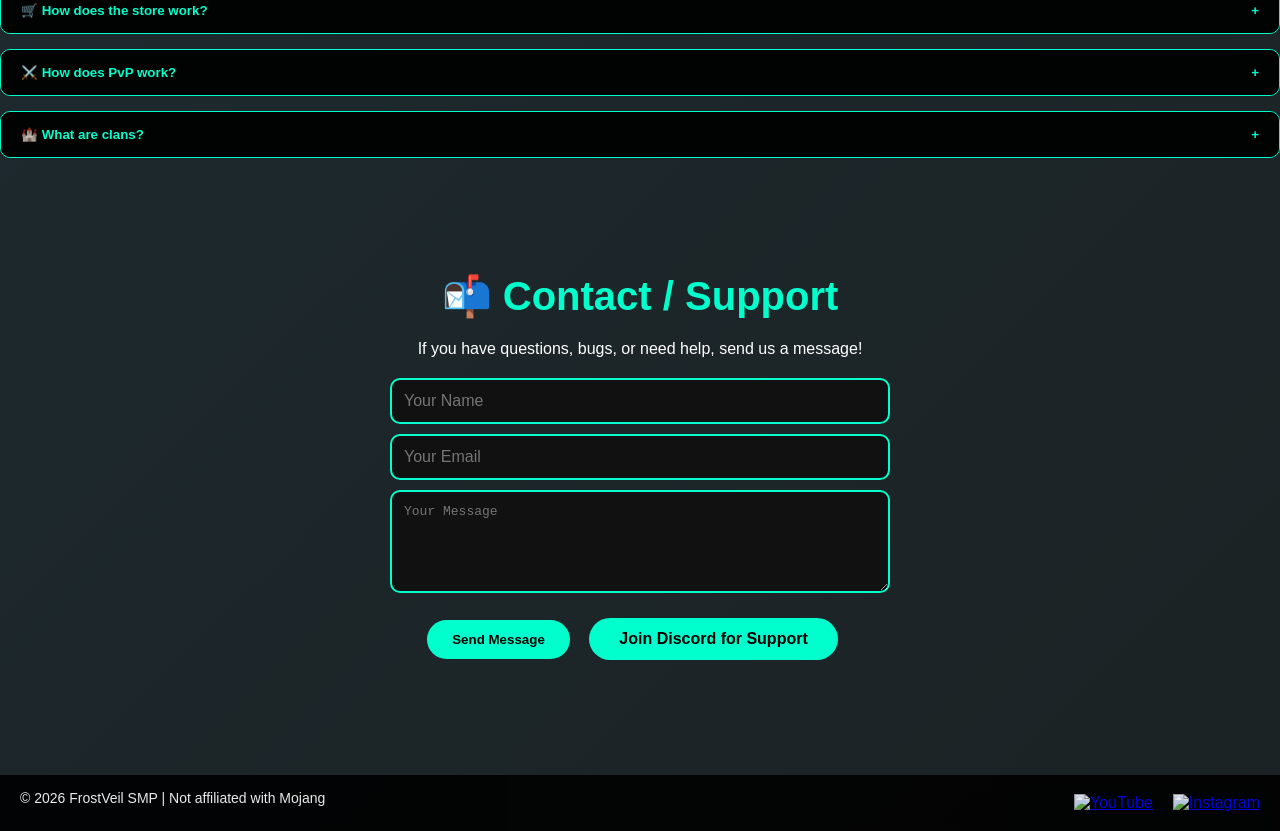
==== commit 0cdd47ef: "Replace line breaks with paragraph in FAQ section Replaced multiple line breaks with a paragraph tag" ====
--- a/index.html
+++ b/index.html
@@ -167,7 +167,7 @@
     <!-- FAQ Section Start -->
 
     <h2>❓ Frequently Asked Questions</h2>
-    <br> <br> <br>
+    <p><p>
 <div class="faq-item">
     <button class="faq-question">🌍 What version is the server?</button>
     <div class="faq-answer">
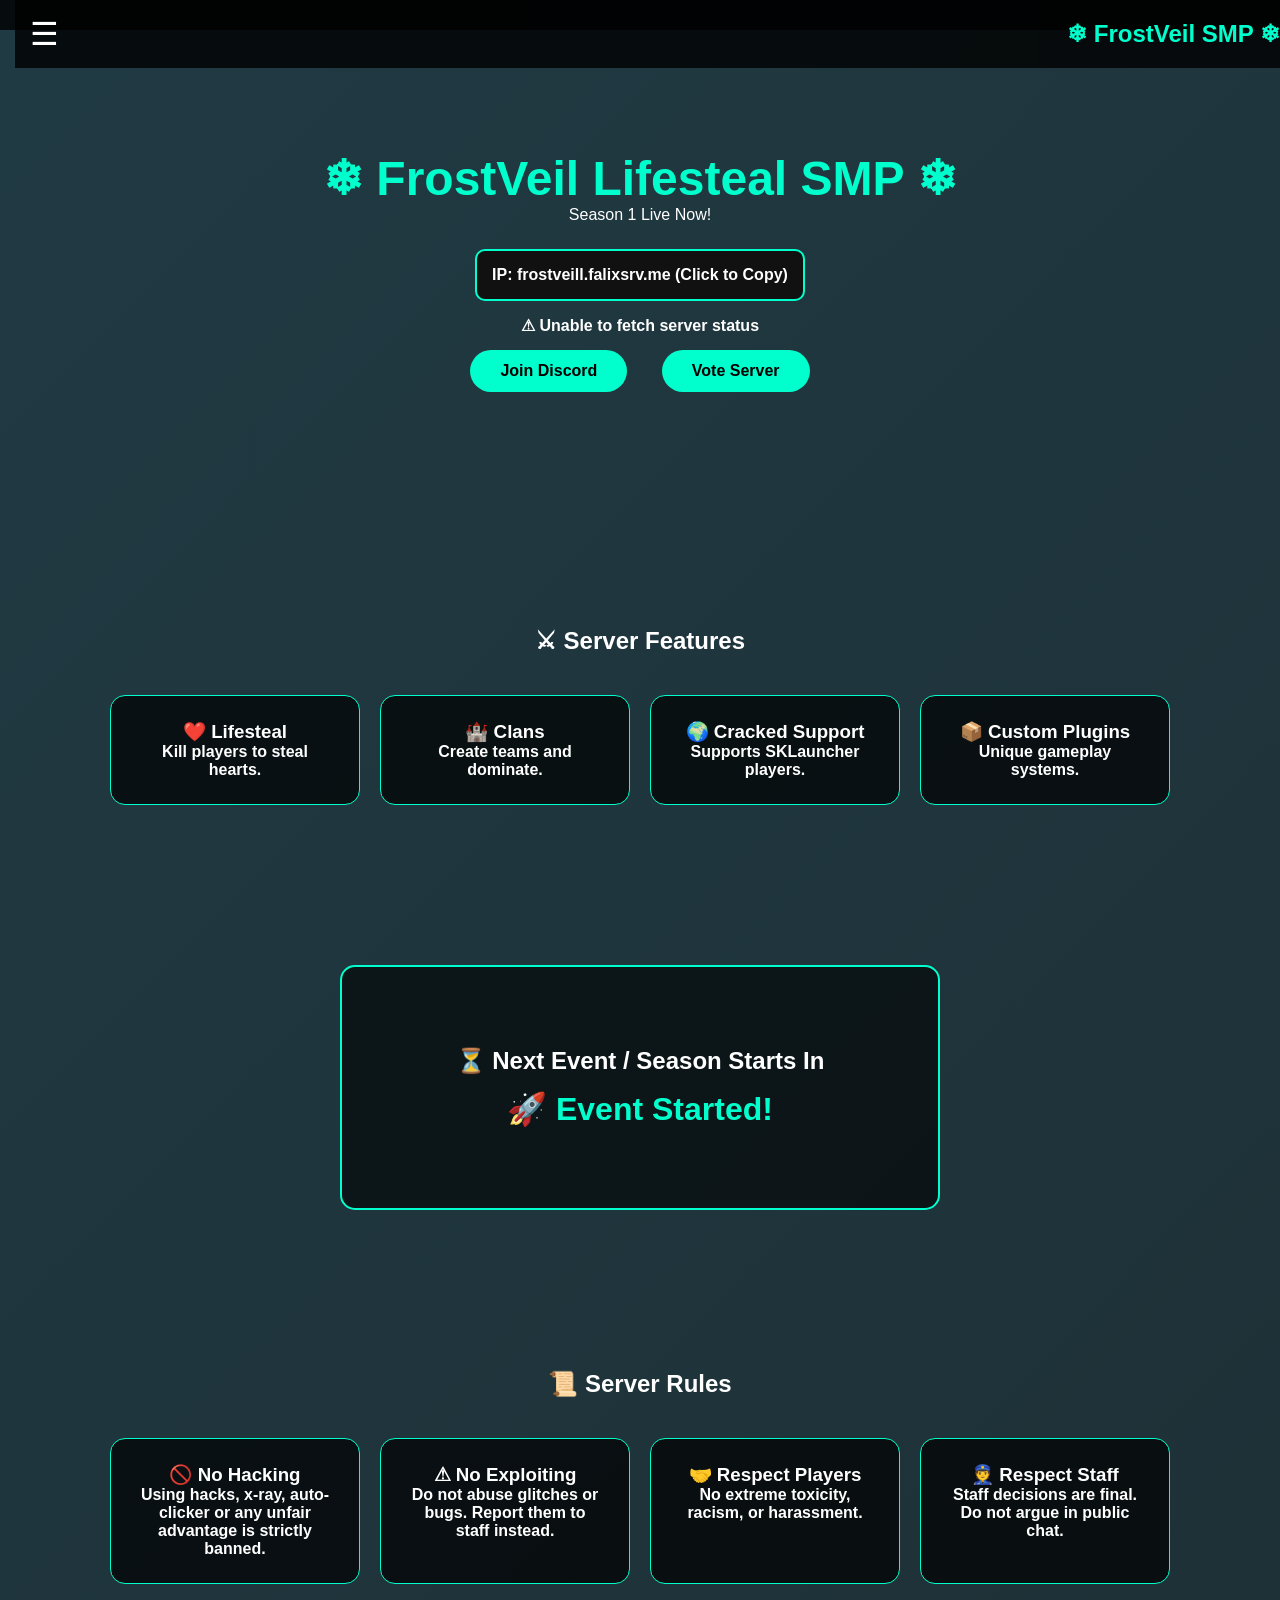
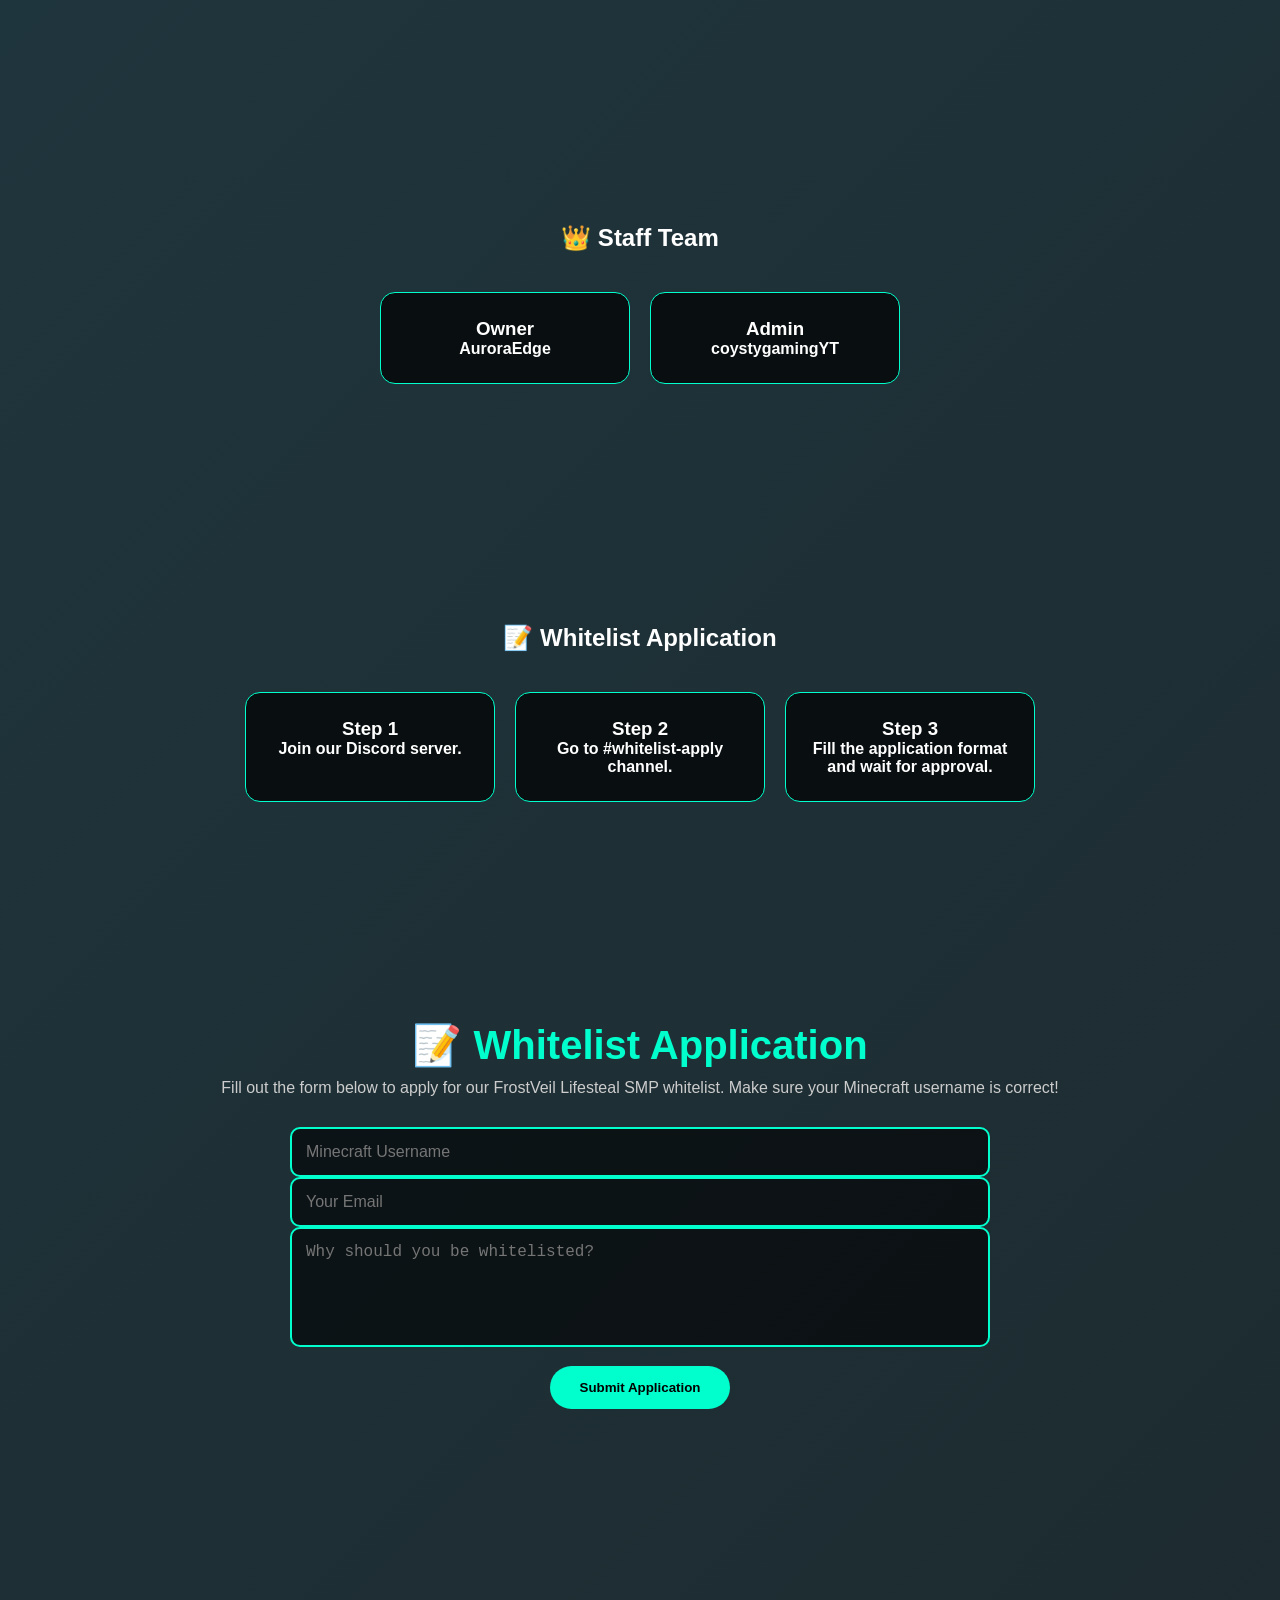
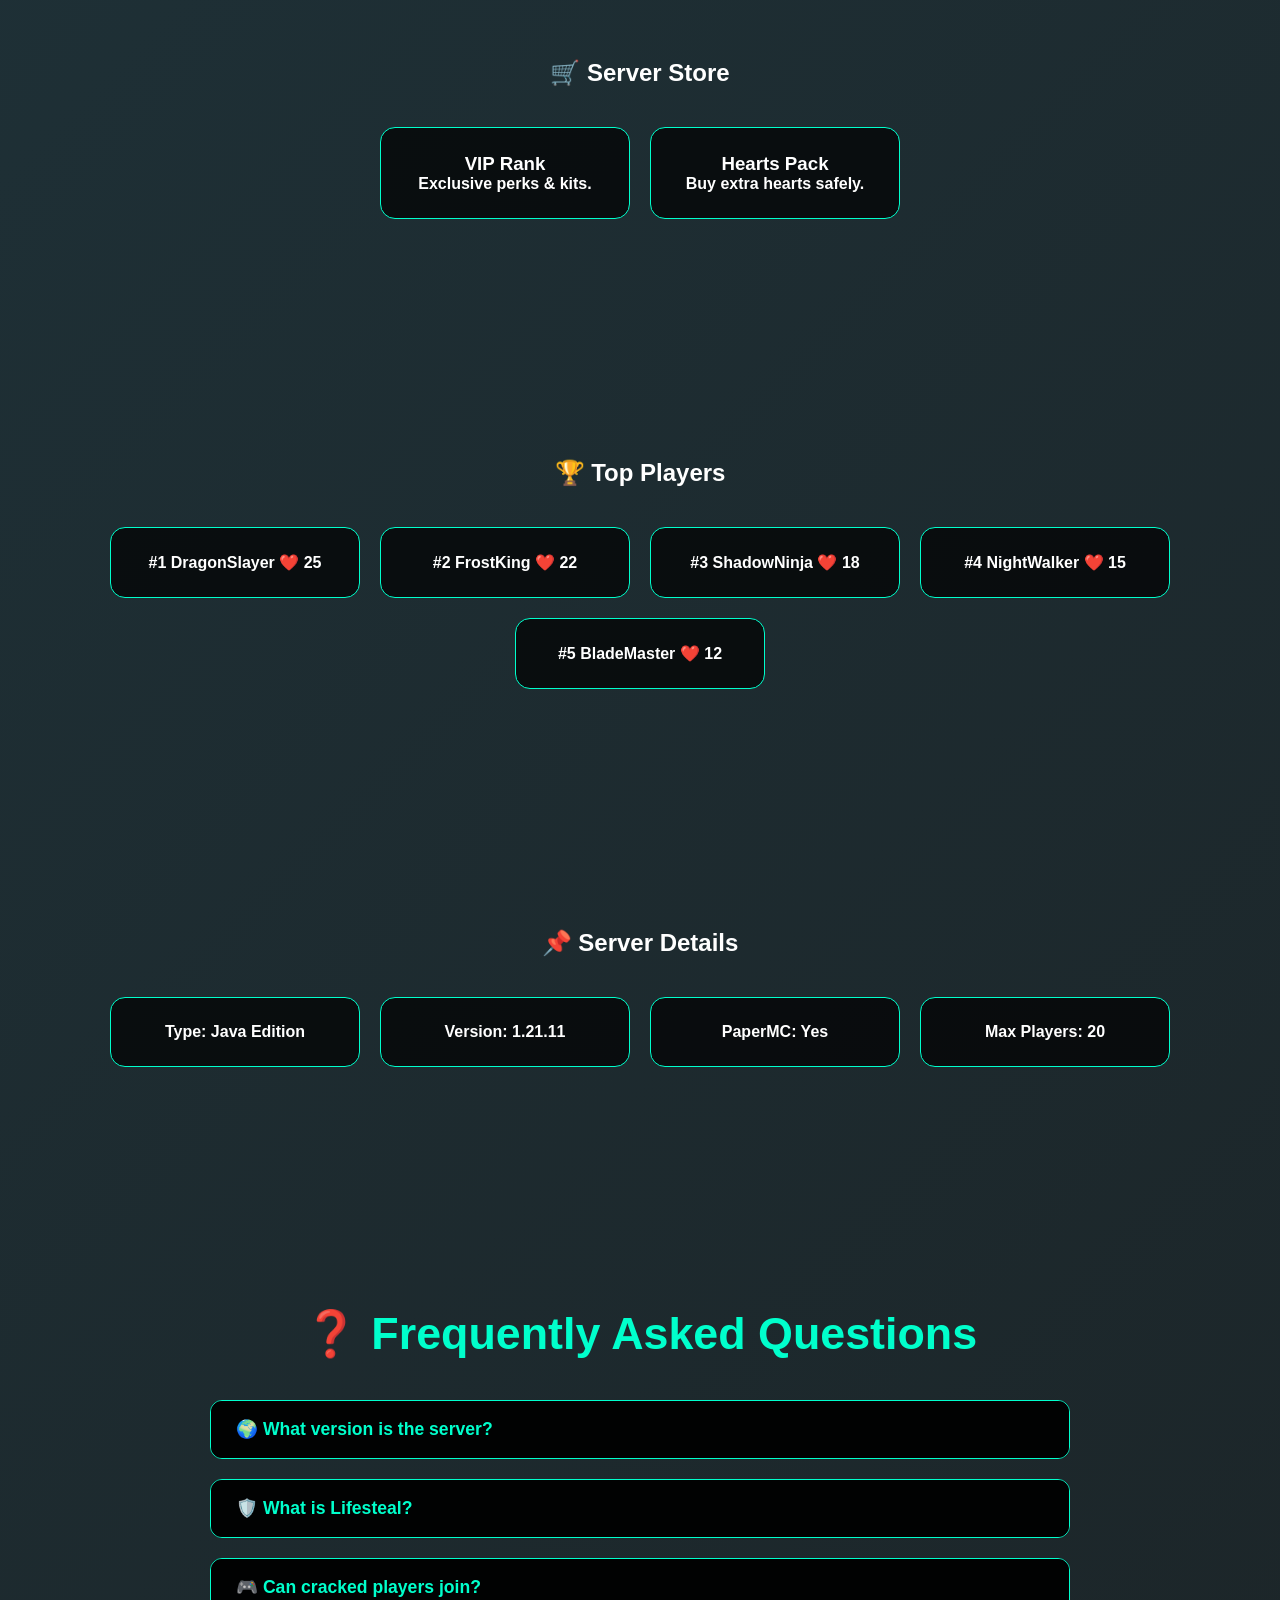
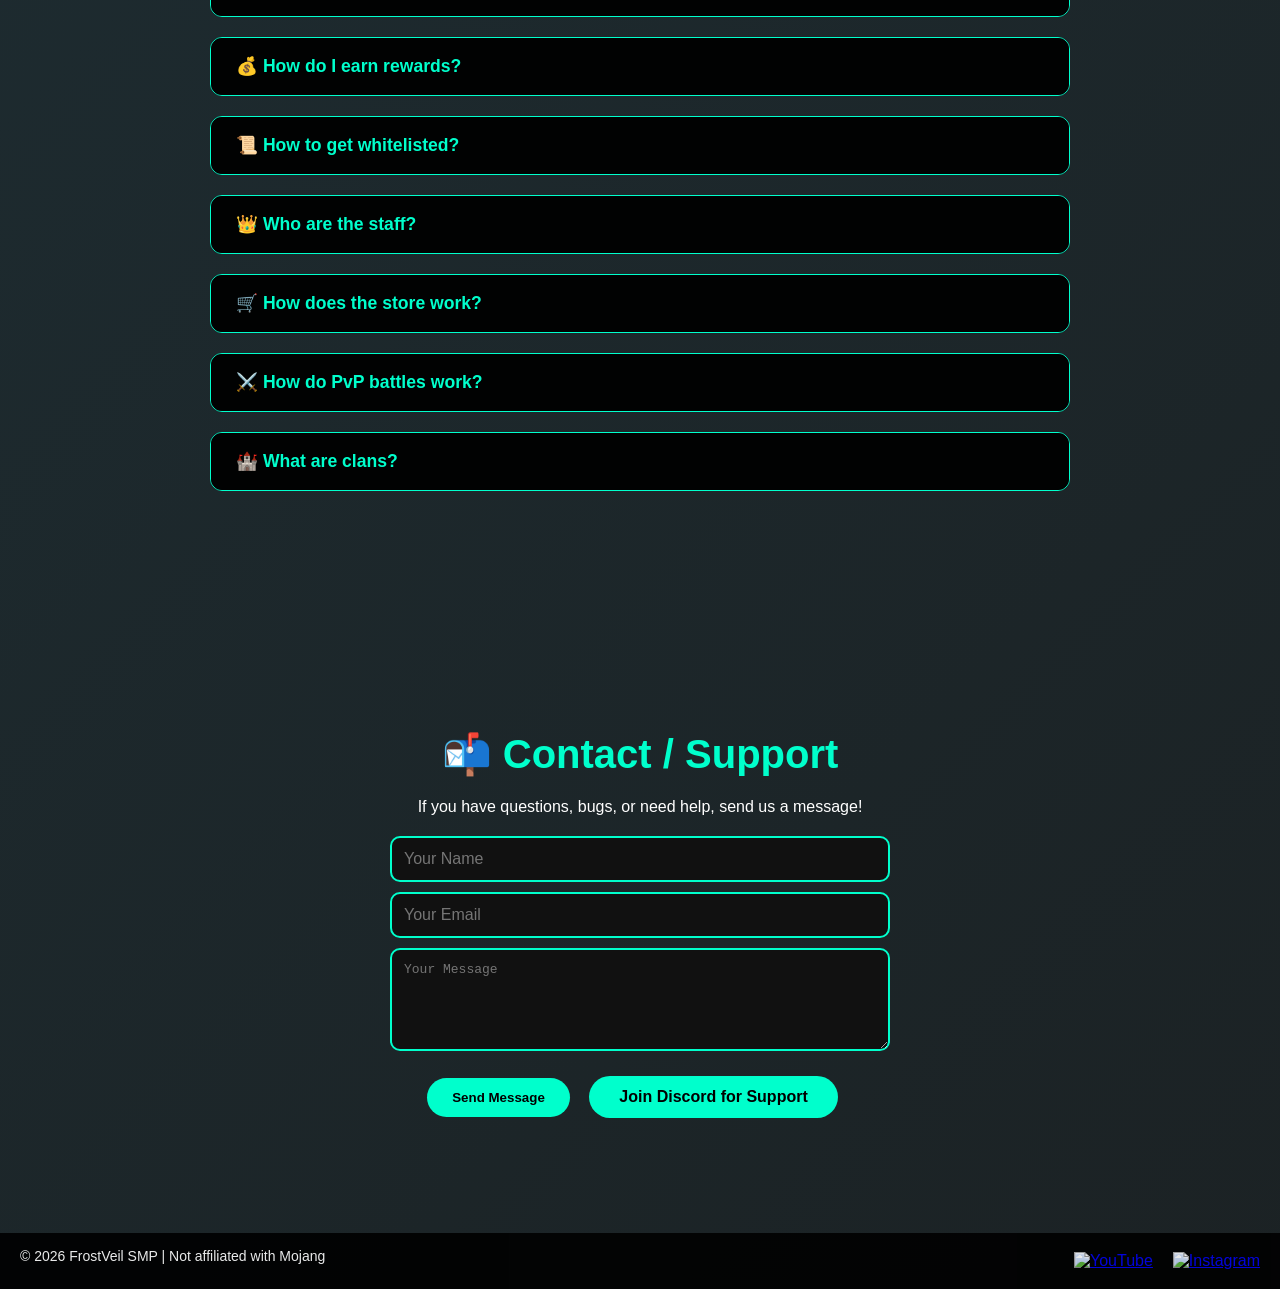
==== commit 2e57d7db: "Update index.html" ====
--- a/index.html
+++ b/index.html
@@ -164,76 +164,73 @@
         <div class="card"><p>Max Players: 20</p></div>
     </div>
 </section>
-    <!-- FAQ Section Start -->
-
+    <section id="faq">
     <h2>❓ Frequently Asked Questions</h2>
-    <p><p>
-<div class="faq-item">
-    <button class="faq-question">🌍 What version is the server?</button>
-    <div class="faq-answer">
-        <p>Our server runs on <strong>Java Edition 1.21.11</strong> with PaperMC for optimal performance.</p>
-    </div>
-</div>
-
-<div class="faq-item">
-    <button class="faq-question">🛡️ What is Lifesteal?</button>
-    <div class="faq-answer">
-        <p>Lifesteal allows players to steal hearts from others during PvP. Your goal is to survive and grow stronger!</p>
-    </div>
-</div>
-
-<div class="faq-item">
-    <button class="faq-question">🎮 Can cracked players join?</button>
-    <div class="faq-answer">
-        <p>Yes! We support SKLauncher and other cracked clients, so you can play without a premium account.</p>
-    </div>
-</div>
-
-<div class="faq-item">
-    <button class="faq-question">💰 How do I earn rewards?</button>
-    <div class="faq-answer">
-        <p>Players can earn rewards via daily login, PvP, quests, and completing objectives. Check the Store for redeemable items.</p>
-    </div>
-</div>
-
-<div class="faq-item">
-    <button class="faq-question">📜 How to get whitelisted?</button>
-    <div class="faq-answer">
-        <p>Fill out the whitelist form in our <a href="#whitelisted">Whitelist Section</a>. Make sure your Minecraft username is correct.</p>
-    </div>
-</div>
-
-<div class="faq-item">
-    <button class="faq-question">👑 Who are the staff?</button>
-    <div class="faq-answer">
-        <p>Our team consists of AuroraEdge (Owner), coystygamingYT (Admin), and other trusted moderators. Respect them and follow their instructions.</p>
-    </div>
-</div>
-
-<div class="faq-item">
-    <button class="faq-question">🛒 How does the store work?</button>
-    <div class="faq-answer">
-        <p>Purchase ranks, hearts, and exclusive perks via our store. You can use coins or in-game points to unlock special items.</p>
-    </div>
-</div>
-
-<!-- New FAQ item 1 -->
-<div class="faq-item">
-    <button class="faq-question">⚔️ How does PvP work?</button>
-    <div class="faq-answer">
-        <p>PvP is enabled across the server. Players can fight each other to steal hearts, complete challenges, and climb the leaderboard.</p>
-    </div>
-</div>
-
-<!-- New FAQ item 2 -->
-<div class="faq-item">
-    <button class="faq-question">🏰 What are clans?</button>
-    <div class="faq-answer">
-        <p>Clans allow you to team up with friends, share resources, and compete against other groups for dominance and rewards.</p>
-    </div>
-</div>
-
-
+
+    <div class="faq-item">
+        <button class="faq-question">🌍 What version is the server?</button>
+        <div class="faq-answer">
+            <p>Our server runs on <strong>Java Edition 1.21.11</strong> with PaperMC for optimal performance.</p>
+        </div>
+    </div>
+
+    <div class="faq-item">
+        <button class="faq-question">🛡️ What is Lifesteal?</button>
+        <div class="faq-answer">
+            <p>Lifesteal allows players to steal hearts from others during PvP. Your goal is to survive and grow stronger!</p>
+        </div>
+    </div>
+
+    <div class="faq-item">
+        <button class="faq-question">🎮 Can cracked players join?</button>
+        <div class="faq-answer">
+            <p>Yes! We support SKLauncher and other cracked clients, so you can play without a premium account.</p>
+        </div>
+    </div>
+
+    <div class="faq-item">
+        <button class="faq-question">💰 How do I earn rewards?</button>
+        <div class="faq-answer">
+            <p>Players can earn rewards via daily login, PvP, quests, and completing objectives. Check the Store for redeemable items.</p>
+        </div>
+    </div>
+
+    <div class="faq-item">
+        <button class="faq-question">📜 How to get whitelisted?</button>
+        <div class="faq-answer">
+            <p>Fill out the whitelist form in our <a href="#whitelisted">Whitelist Section</a>. Make sure your Minecraft username is correct.</p>
+        </div>
+    </div>
+
+    <div class="faq-item">
+        <button class="faq-question">👑 Who are the staff?</button>
+        <div class="faq-answer">
+            <p>Our team consists of AuroraEdge (Owner), coystygamingYT (Admin), and other trusted moderators. Respect them and follow their instructions.</p>
+        </div>
+    </div>
+
+    <div class="faq-item">
+        <button class="faq-question">🛒 How does the store work?</button>
+        <div class="faq-answer">
+            <p>Purchase ranks, hearts, and exclusive perks via our store. You can use coins or in-game points to unlock special items.</p>
+        </div>
+    </div>
+
+    <!-- New FAQ Items -->
+    <div class="faq-item">
+        <button class="faq-question">⚔️ How do PvP battles work?</button>
+        <div class="faq-answer">
+            <p>PvP battles allow you to fight other players to steal hearts. Use weapons, armor, and strategy to dominate!</p>
+        </div>
+    </div>
+
+    <div class="faq-item">
+        <button class="faq-question">🏰 What are clans?</button>
+        <div class="faq-answer">
+            <p>Clans allow you to team up with friends, share resources, and compete against other groups for dominance and rewards.</p>
+        </div>
+    </div>
+</section>
     <section id="contact">
   <h2>📬 Contact / Support</h2>
   <p>If you have questions, bugs, or need help, send us a message!</p>
--- a/style.css
+++ b/style.css
@@ -433,17 +433,36 @@
     background: white;
     transform: scale(1.05);
 }
+/* FAQ Section */
+#faq {
+    padding: 120px 20px;
+    max-width: 900px;
+    margin: auto;
+    text-align: center;
+}
+
+#faq h2 {
+    font-size: 2.8rem;
+    color: #00ffcc;
+    margin-bottom: 40px;
+}
+
 .faq-item {
-    margin-bottom: 15px;
+    margin-bottom: 20px;
     border: 1px solid #00ffcc;
-    border-radius: 10px;
+    border-radius: 12px;
     overflow: hidden;
     background: rgba(0,0,0,0.7);
+    transition: transform 0.3s;
+}
+
+.faq-item:hover {
+    transform: translateY(-5px);
 }
 
 .faq-question {
     width: 100%;
-    padding: 15px 20px;
+    padding: 18px 25px;
     background: rgba(0,0,0,0.85);
     color: #00ffcc;
     font-weight: bold;
@@ -451,40 +470,38 @@
     text-align: left;
     cursor: pointer;
     outline: none;
-    transition: 0.3s;
-    position: relative;
+    font-size: 1.1rem;
+    transition: background 0.3s, color 0.3s;
 }
 
 .faq-question:hover {
     background: rgba(0,255,204,0.1);
-    color:white;
-}
-
-.faq-question::after {
-    content: "+";
-    position: absolute;
-    right: 20px;
-    font-weight: bold;
-    transition: transform 0.3s;
-}
-
-.faq-question.active::after {
-    content: "-";
+    color: white;
 }
 
 .faq-answer {
     max-height: 0;
     overflow: hidden;
-    padding: 0 20px;
-    transition: max-height 0.3s ease, padding 0.3s ease;
-}
-
-.faq-question.active + .faq-answer {
-    padding: 15px 20px;
+    padding: 0 25px;
+    transition: max-height 0.35s ease, padding 0.35s ease;
+    background: rgba(0,0,0,0.6);
 }
 
 .faq-answer p {
-    padding: 0;
+    padding: 15px 0;
+    color: #fff;
     margin: 0;
-    color: white;
-}
+    font-size: 1rem;
+    line-height: 1.6;
+}
+
+/* Responsive for smaller devices */
+@media screen and (max-width: 600px) {
+    .faq-question {
+        font-size: 1rem;
+        padding: 15px 20px;
+    }
+    .faq-answer {
+        padding: 0 20px;
+    }
+}
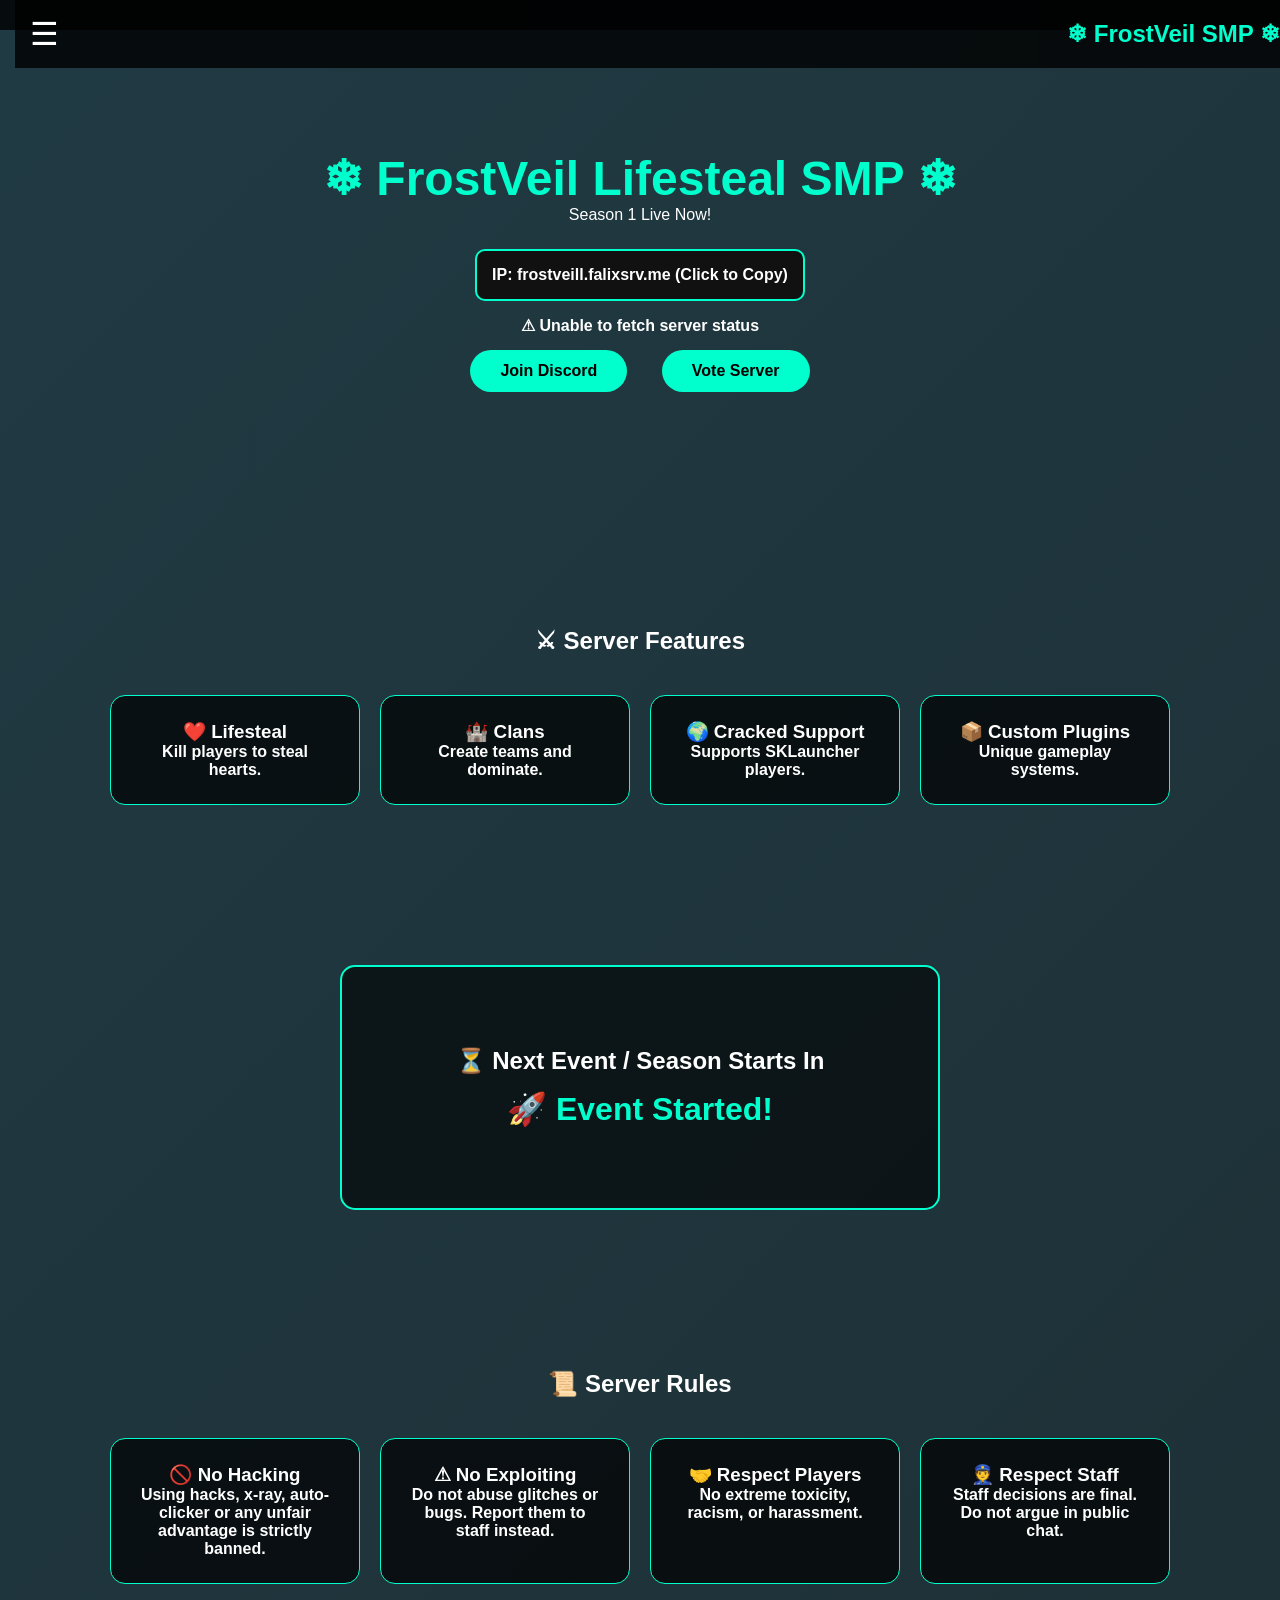
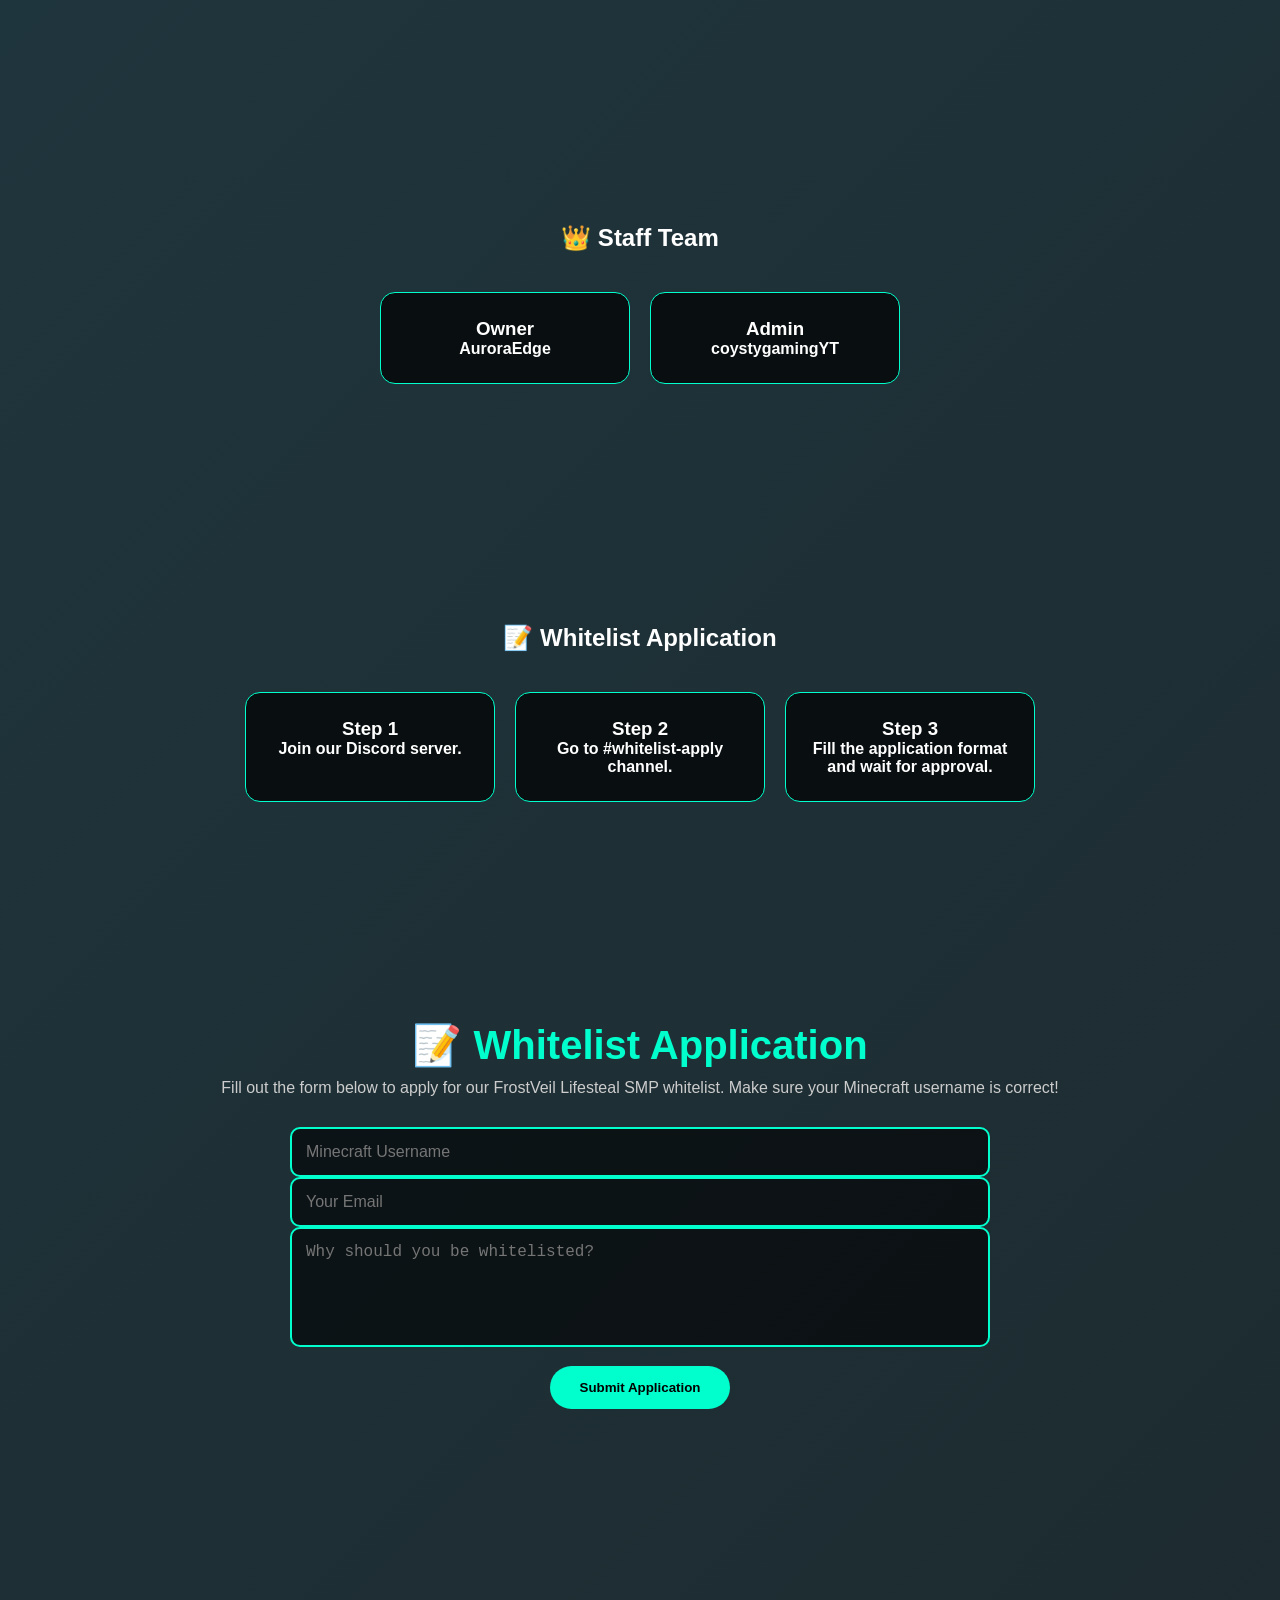
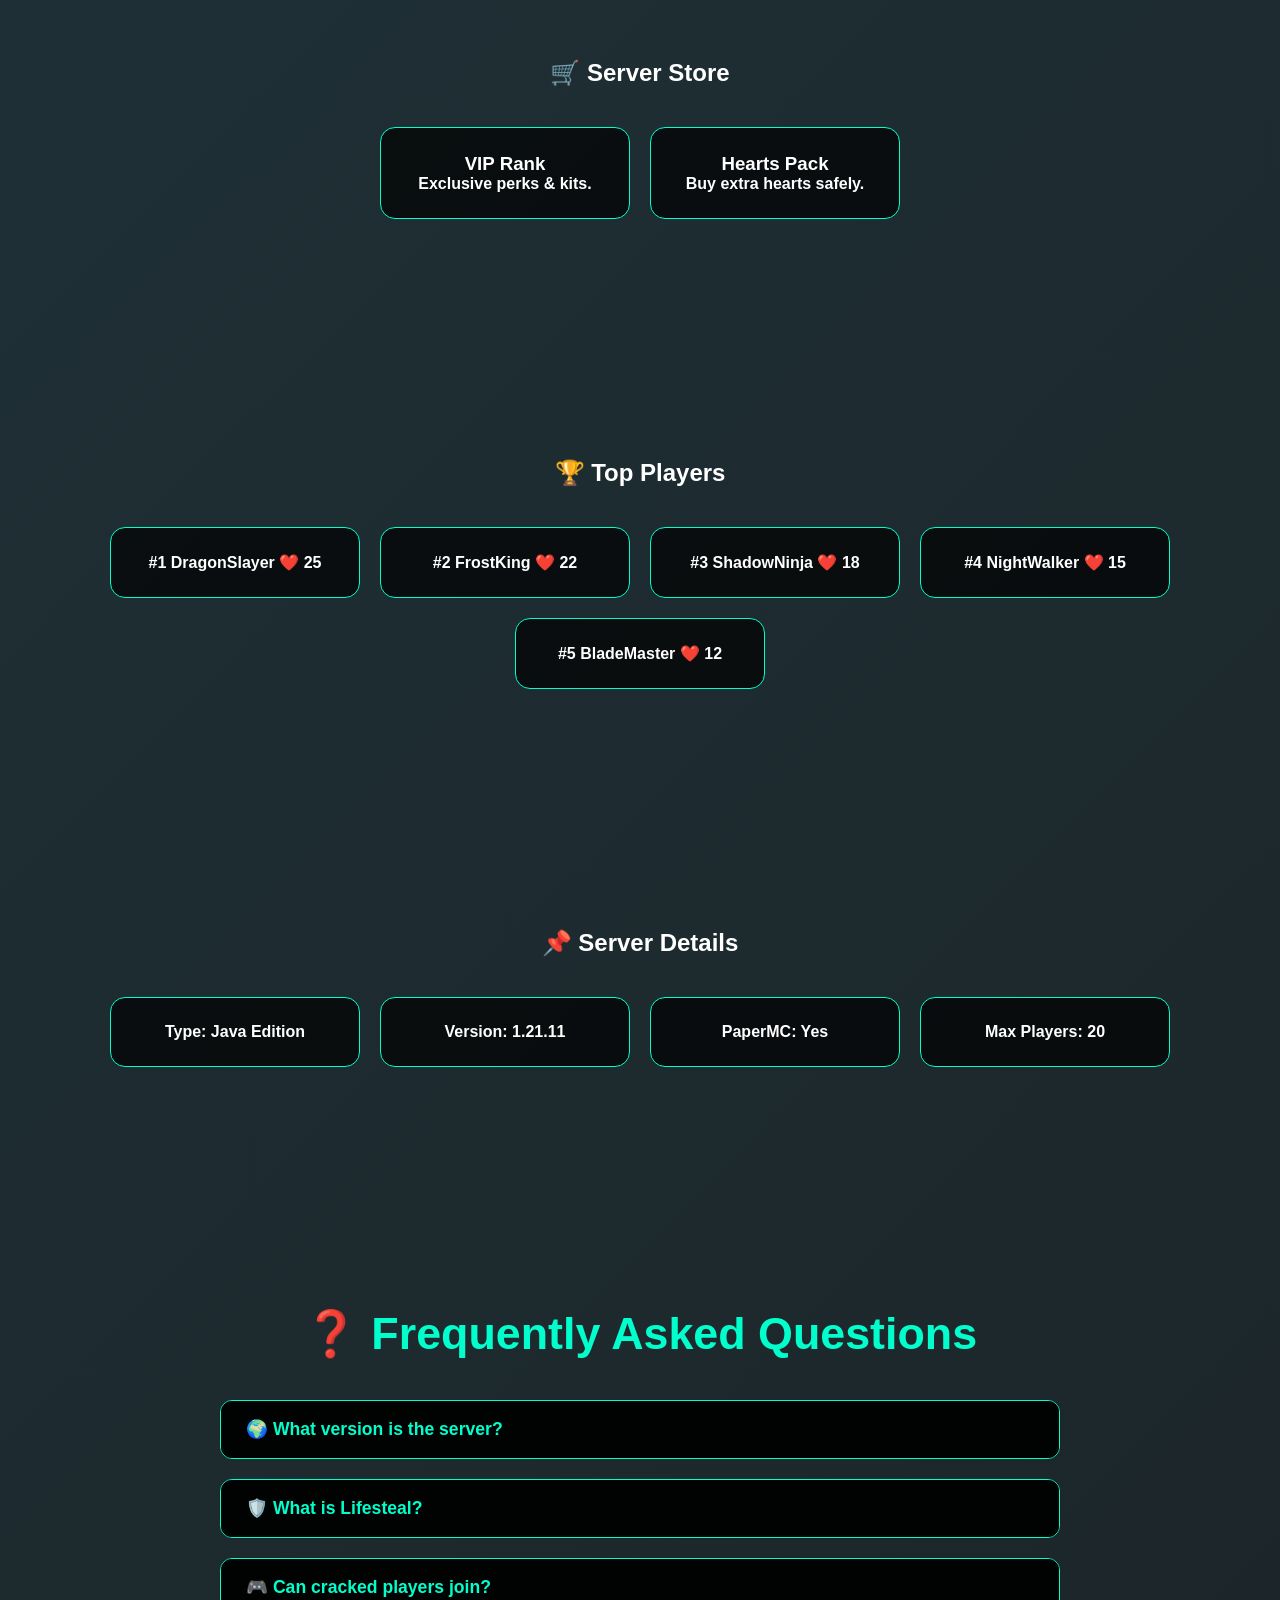
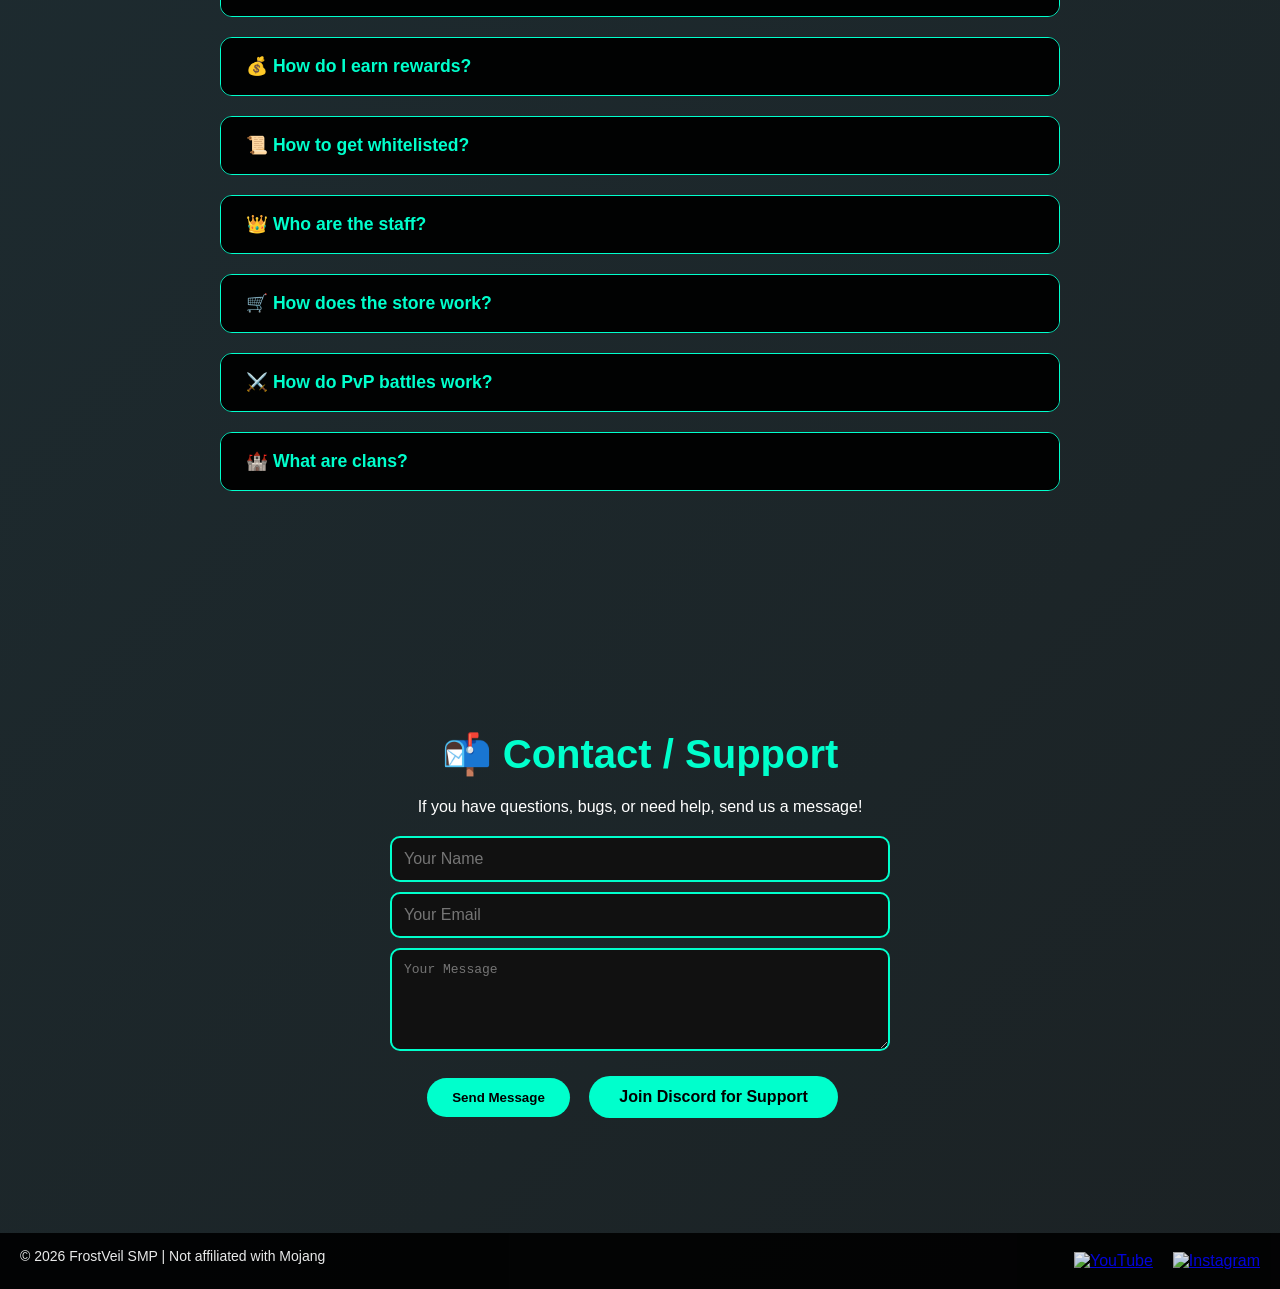
==== commit 482f7ad4: "Update index.html" ====
--- a/index.html
+++ b/index.html
@@ -43,6 +43,7 @@
       <a href="#server-details">Server Details</a>
         <a href="#faq">FAQ</a>
         <a href="#contact">Contact Form</a>
+        <a href="frost.html">💡 Tips & Tricks</a>
     </div>
     <div class="nav-logo">❄ FrostVeil SMP ❄</div>
   </div>
--- a/style.css
+++ b/style.css
@@ -435,7 +435,7 @@
 }
 /* FAQ Section */
 #faq {
-    padding: 120px 20px;
+    padding: 120px 30px;
     max-width: 900px;
     margin: auto;
     text-align: center;
@@ -488,7 +488,7 @@
 }
 
 .faq-answer p {
-    padding: 15px 0;
+    padding: 20px 0;
     color: #fff;
     margin: 0;
     font-size: 1rem;
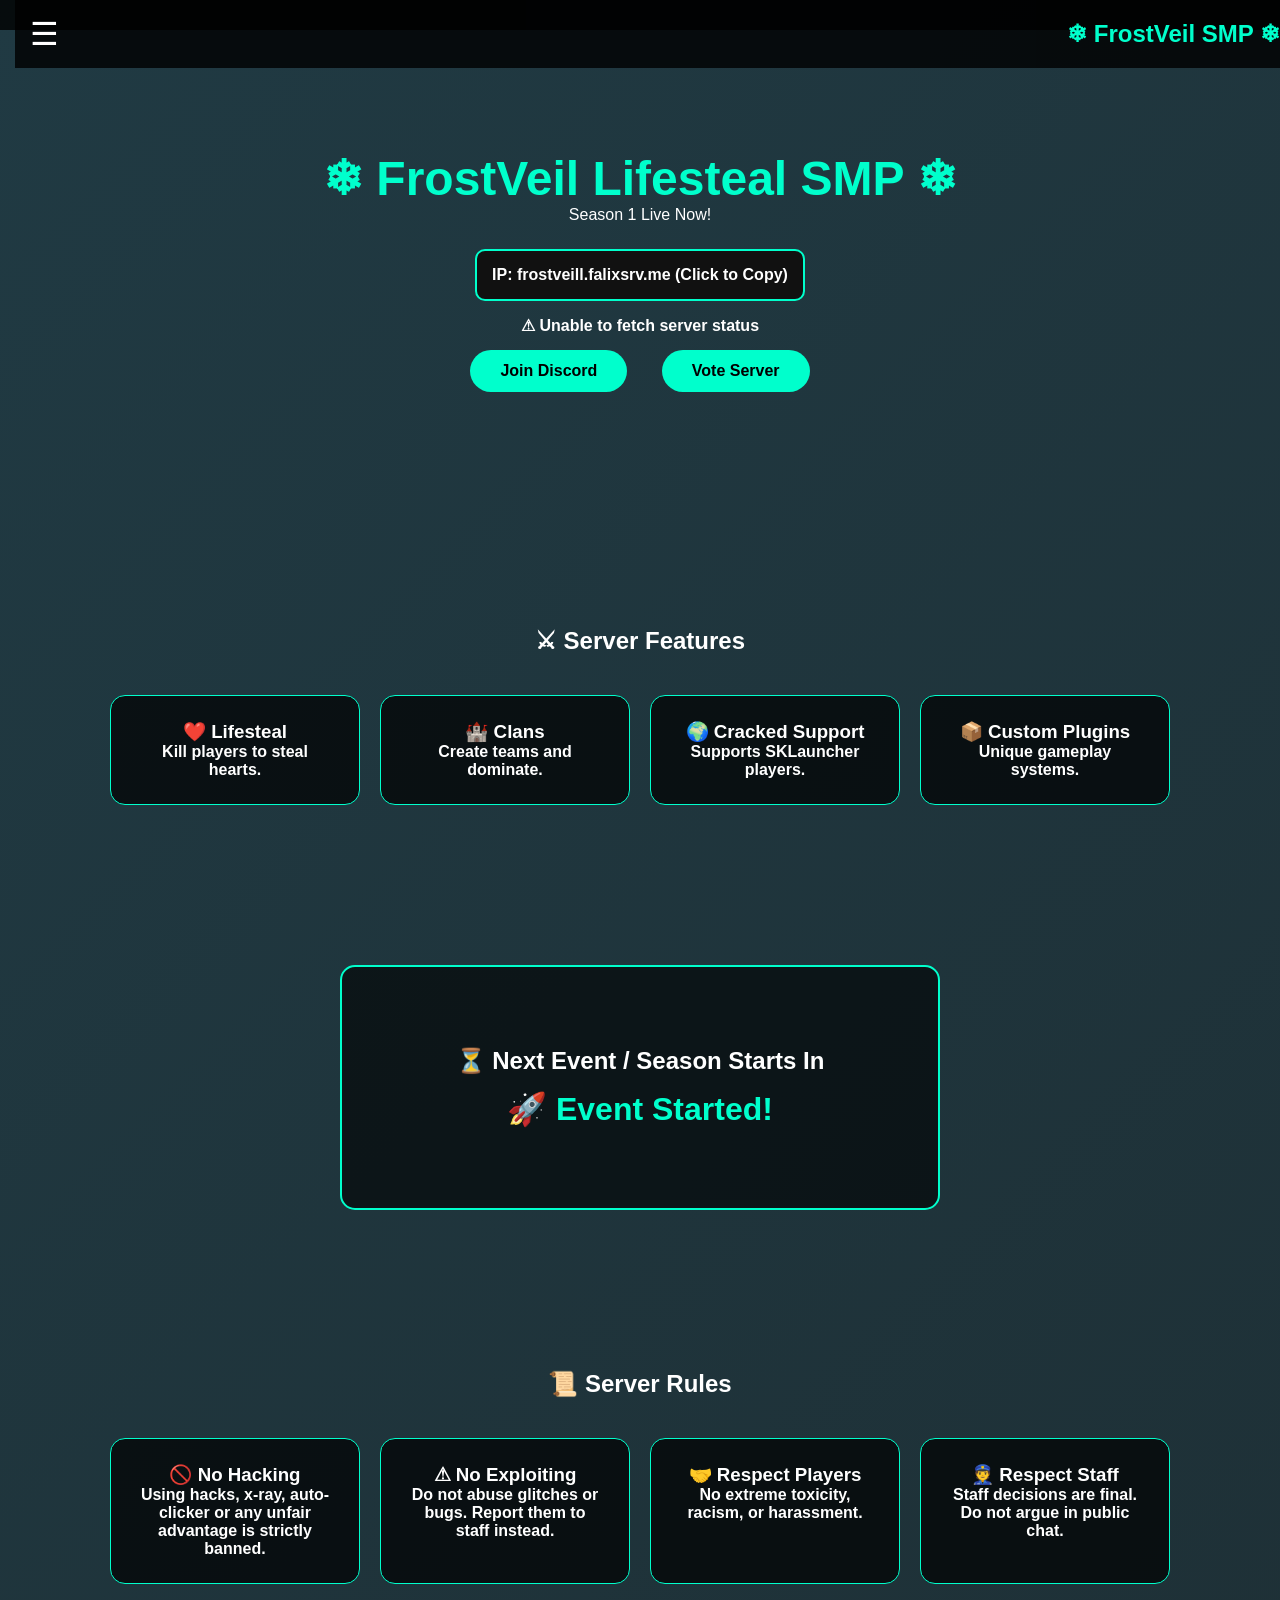
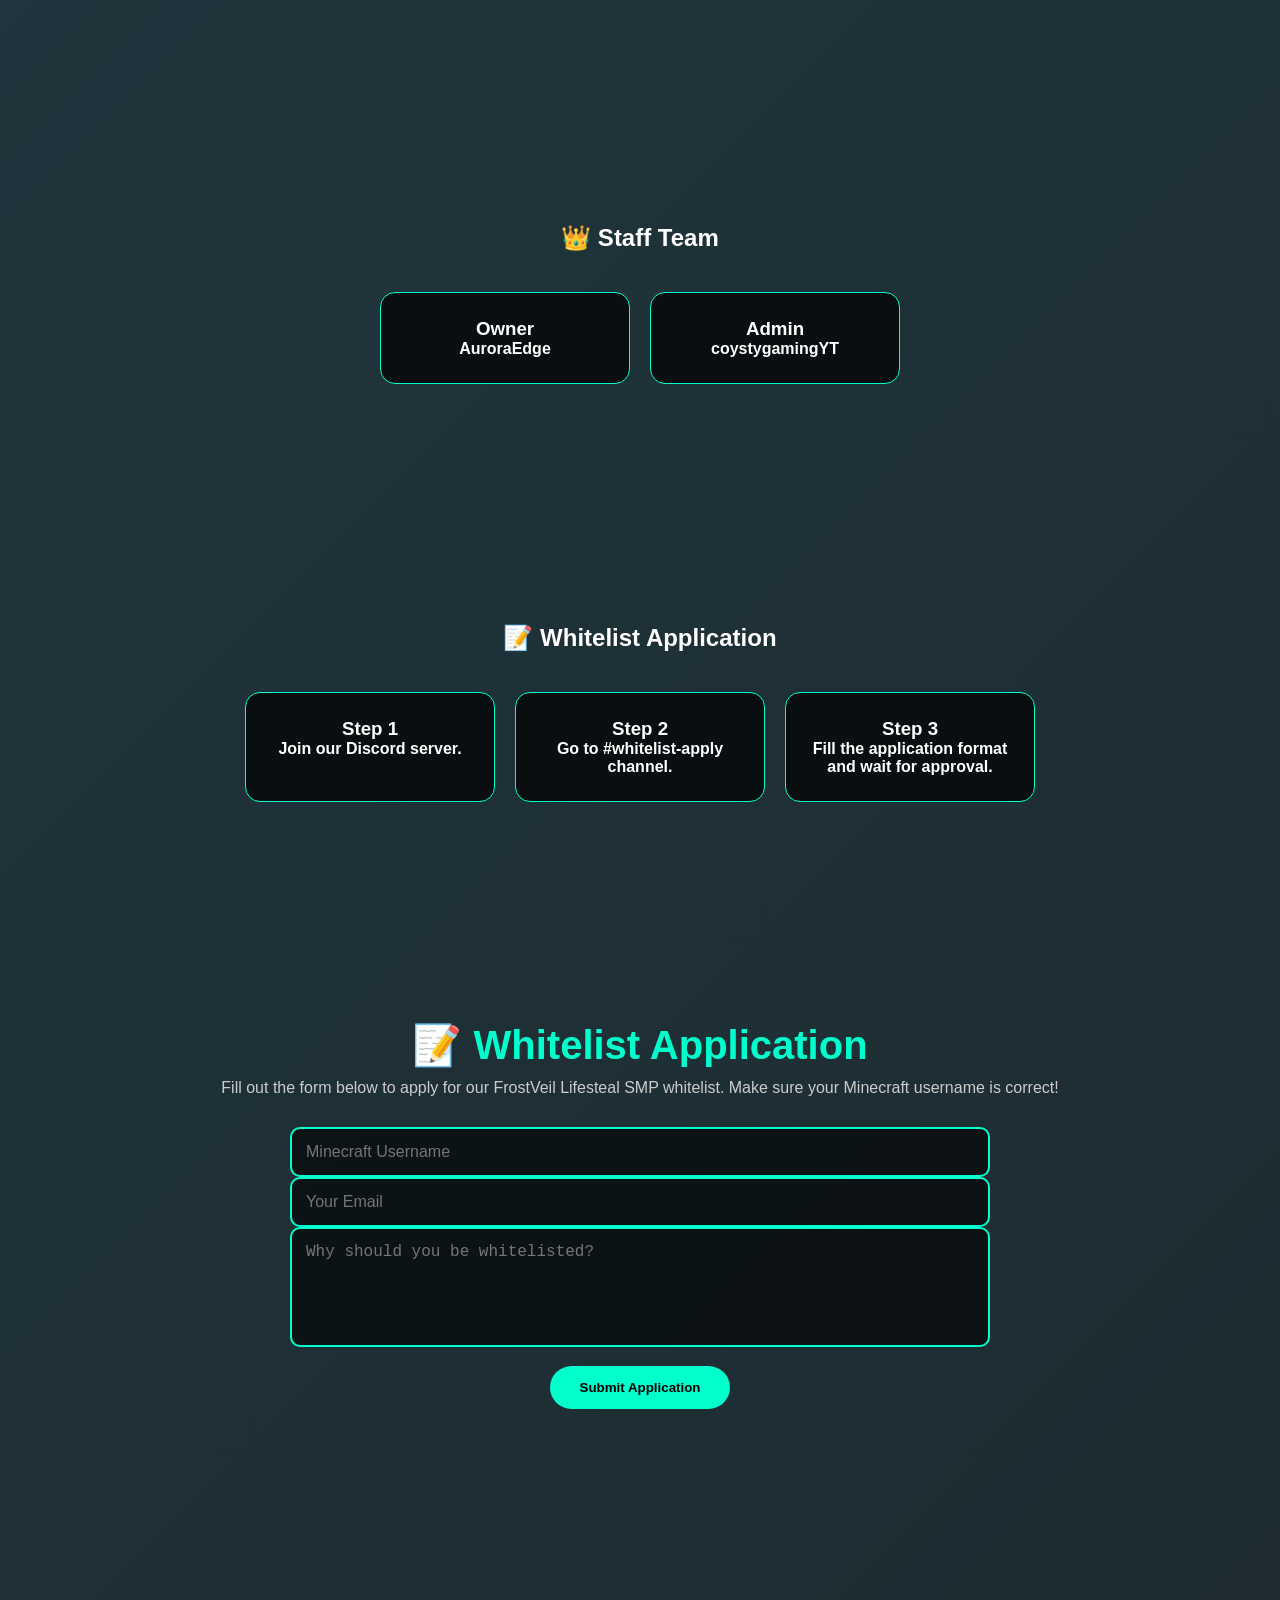
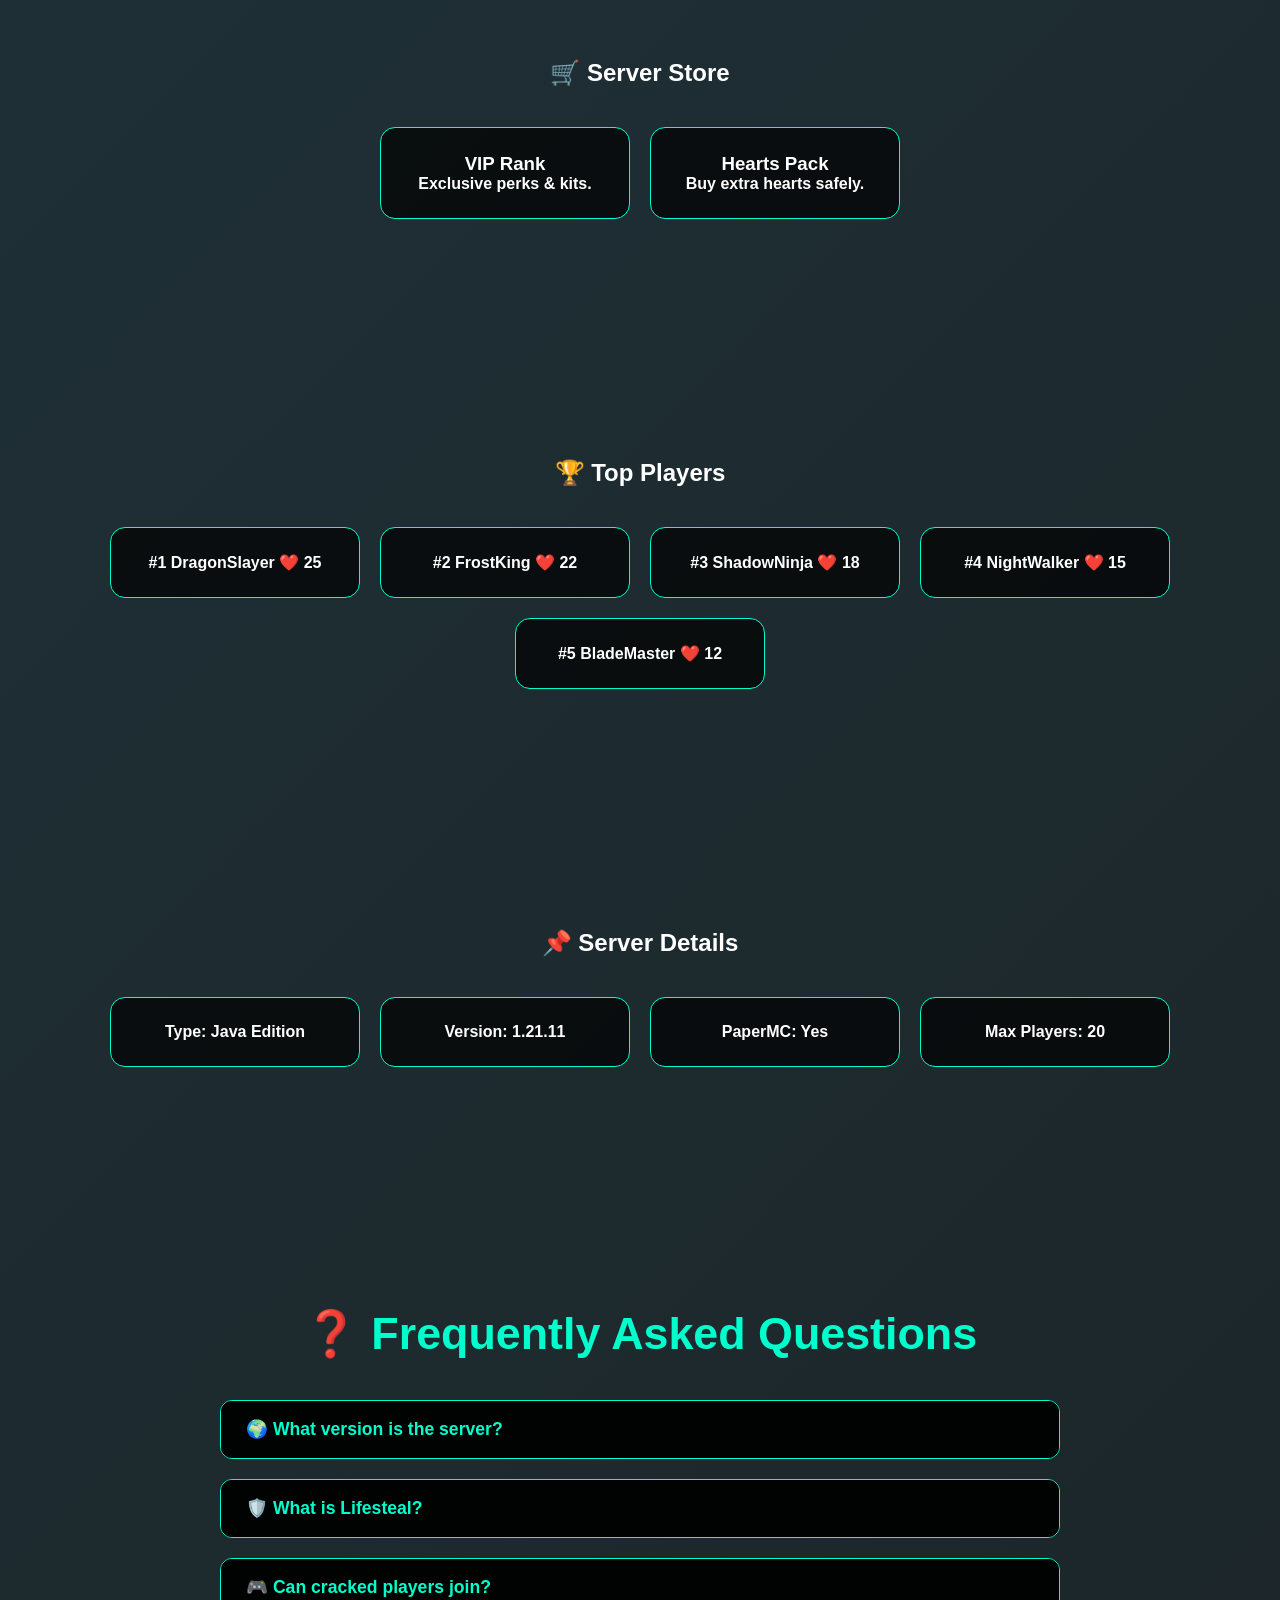
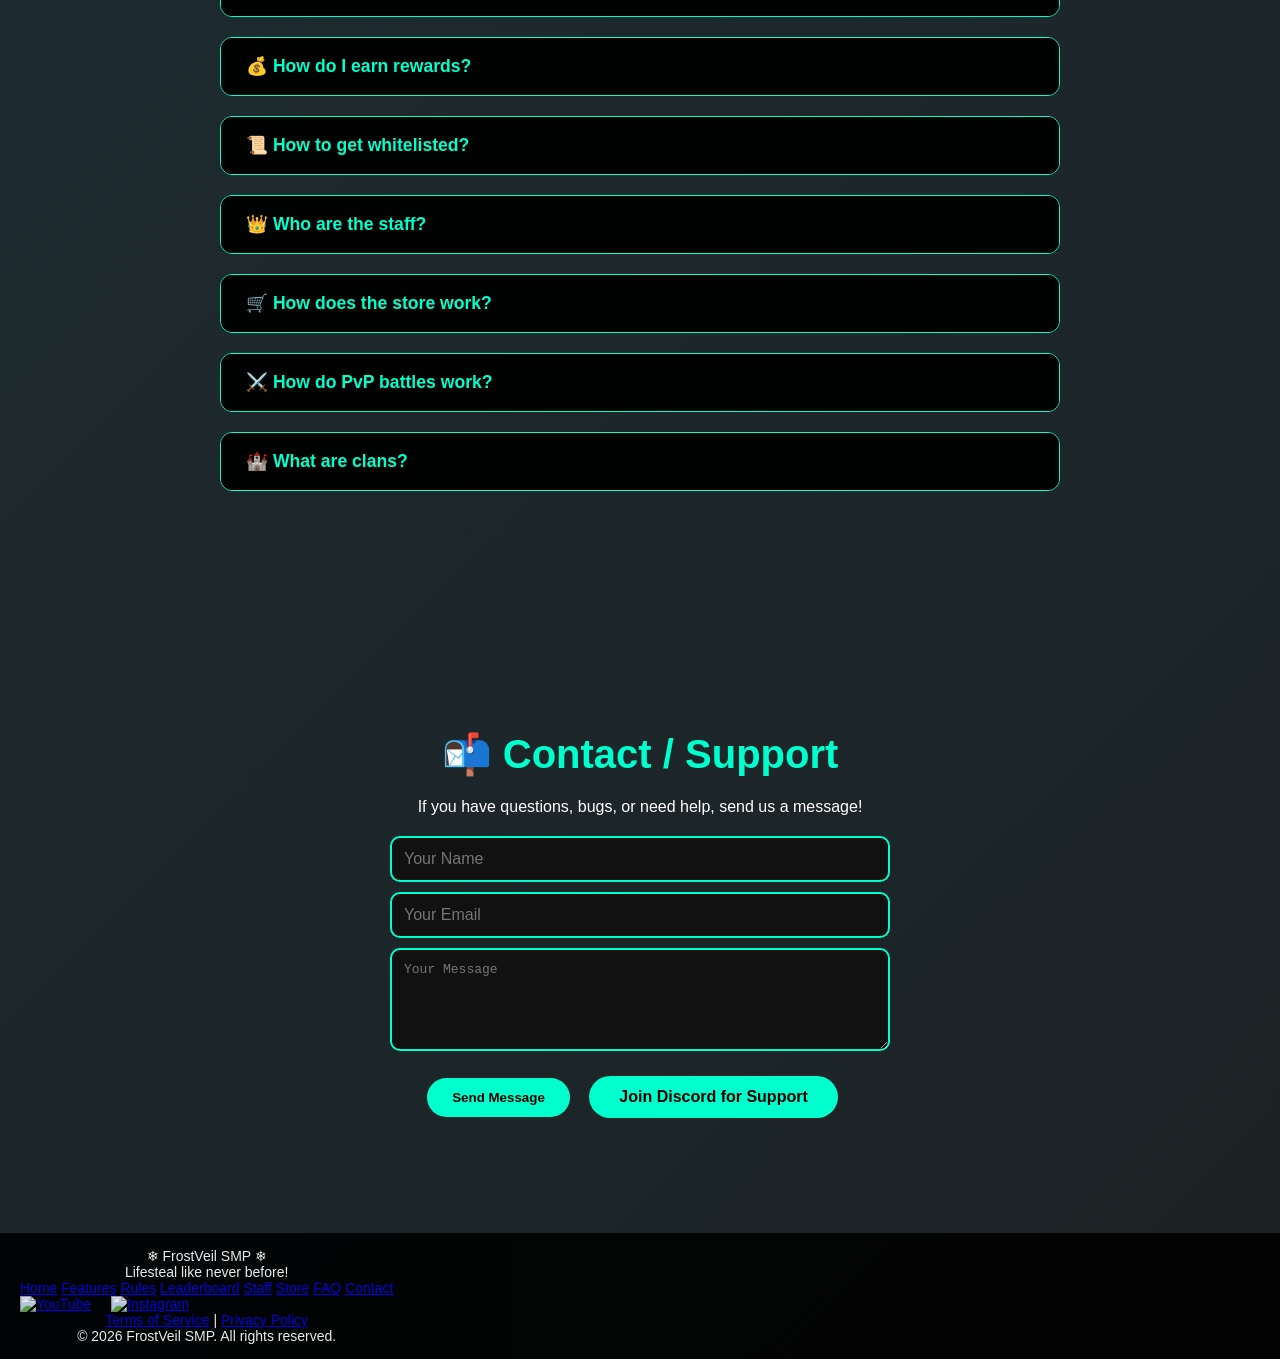
==== commit 74906154: "Update index.html" ====
--- a/index.html
+++ b/index.html
@@ -248,16 +248,45 @@
 
 </section>
 <footer>
-    <div style="margin-bottom:10px;">© 2026 FrostVeil SMP | Not affiliated with Mojang</div>
-    <div id="social-links">
-        <a href="https://www.youtube.com/@Football..NEWFIFA24" target="_blank" title="YouTube">
-            <img src="https://cdn-icons-png.flaticon.com/512/1384/1384060.png" alt="YouTube" class="social-icon">
-        </a>
-        <a href="https://www.instagram.com/palestine_humanity_" target="_blank" title="Instagram">
-            <img src="https://cdn-icons-png.flaticon.com/512/174/174855.png" alt="Instagram" class="social-icon">
-        </a>
+  <div class="footer-container">
+    <!-- Branding & Logo -->
+    <div class="footer-brand">
+      ❄ FrostVeil SMP ❄
+      <p>Lifesteal like never before!</p>
+    </div>
+
+    <!-- Quick Links -->
+    <div class="footer-links">
+      <a href="#home">Home</a>
+      <a href="#features">Features</a>
+      <a href="#rules">Rules</a>
+      <a href="#leaderboard">Leaderboard</a>
+      <a href="#staff">Staff</a>
+      <a href="#store">Store</a>
+      <a href="#faq">FAQ</a>
+      <a href="#contact">Contact</a>
+    </div>
+
+  <div id="social-links">
       
-    </div>
+    <a href="https://www.youtube.com/@Football..NEWFIFA24" target="_blank" title="YouTube">
+        <img src="https://cdn-icons-png.flaticon.com/512/1384/1384060.png" 
+             alt="YouTube" class="social-icon youtube-icon">
+    
+    </a>
+    <a href="https://www.instagram.com/palestine_humanity_" target="_blank" title="Instagram">
+        <img src="https://cdn-icons-png.flaticon.com/512/174/174855.png" 
+             alt="Instagram" class="social-icon">
+    </a>
+</div>
+
+    <!-- Legal & Policies -->
+    <div class="footer-legal">
+      <a href="#terms">Terms of Service</a> | 
+      <a href="#privacy">Privacy Policy</a>
+      <p>&copy; 2026 FrostVeil SMP. All rights reserved.</p>
+    </div>
+  </div>
 </footer>
 <!-- Scripts -->
 <script>
